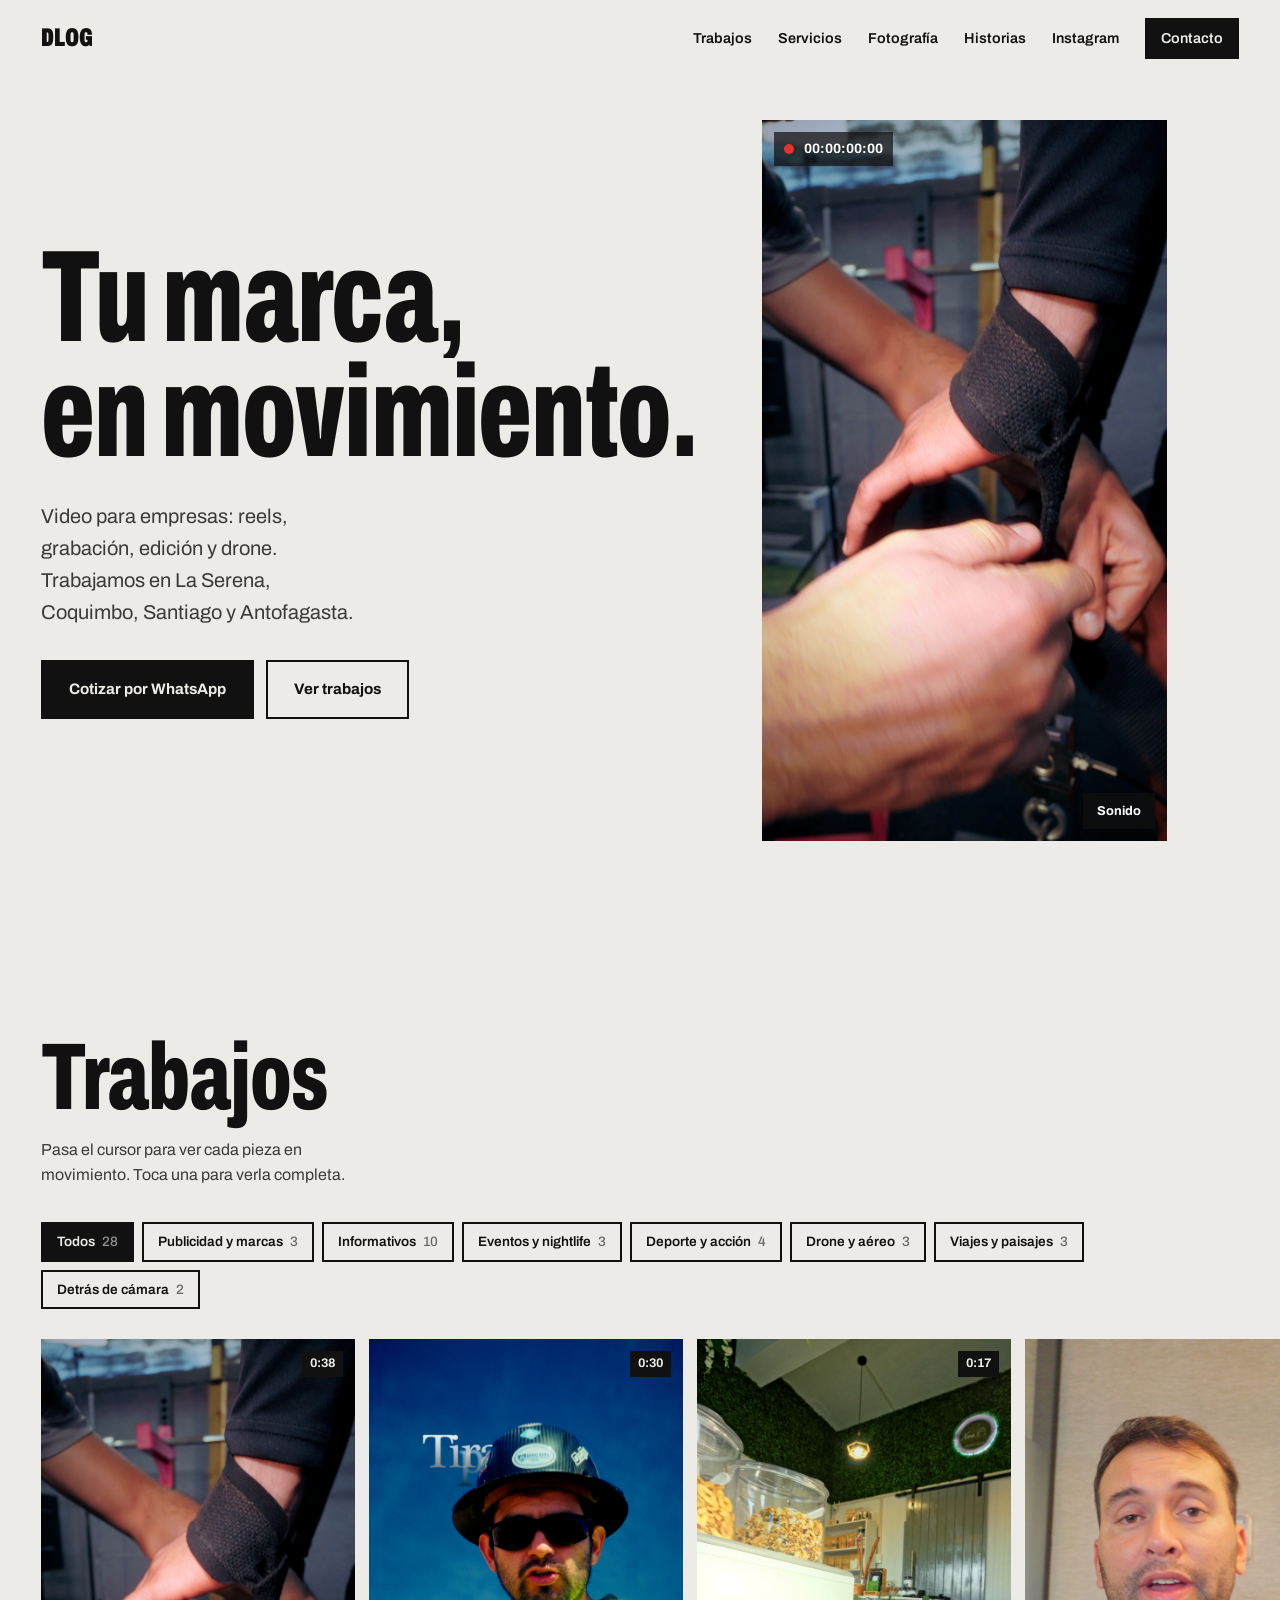
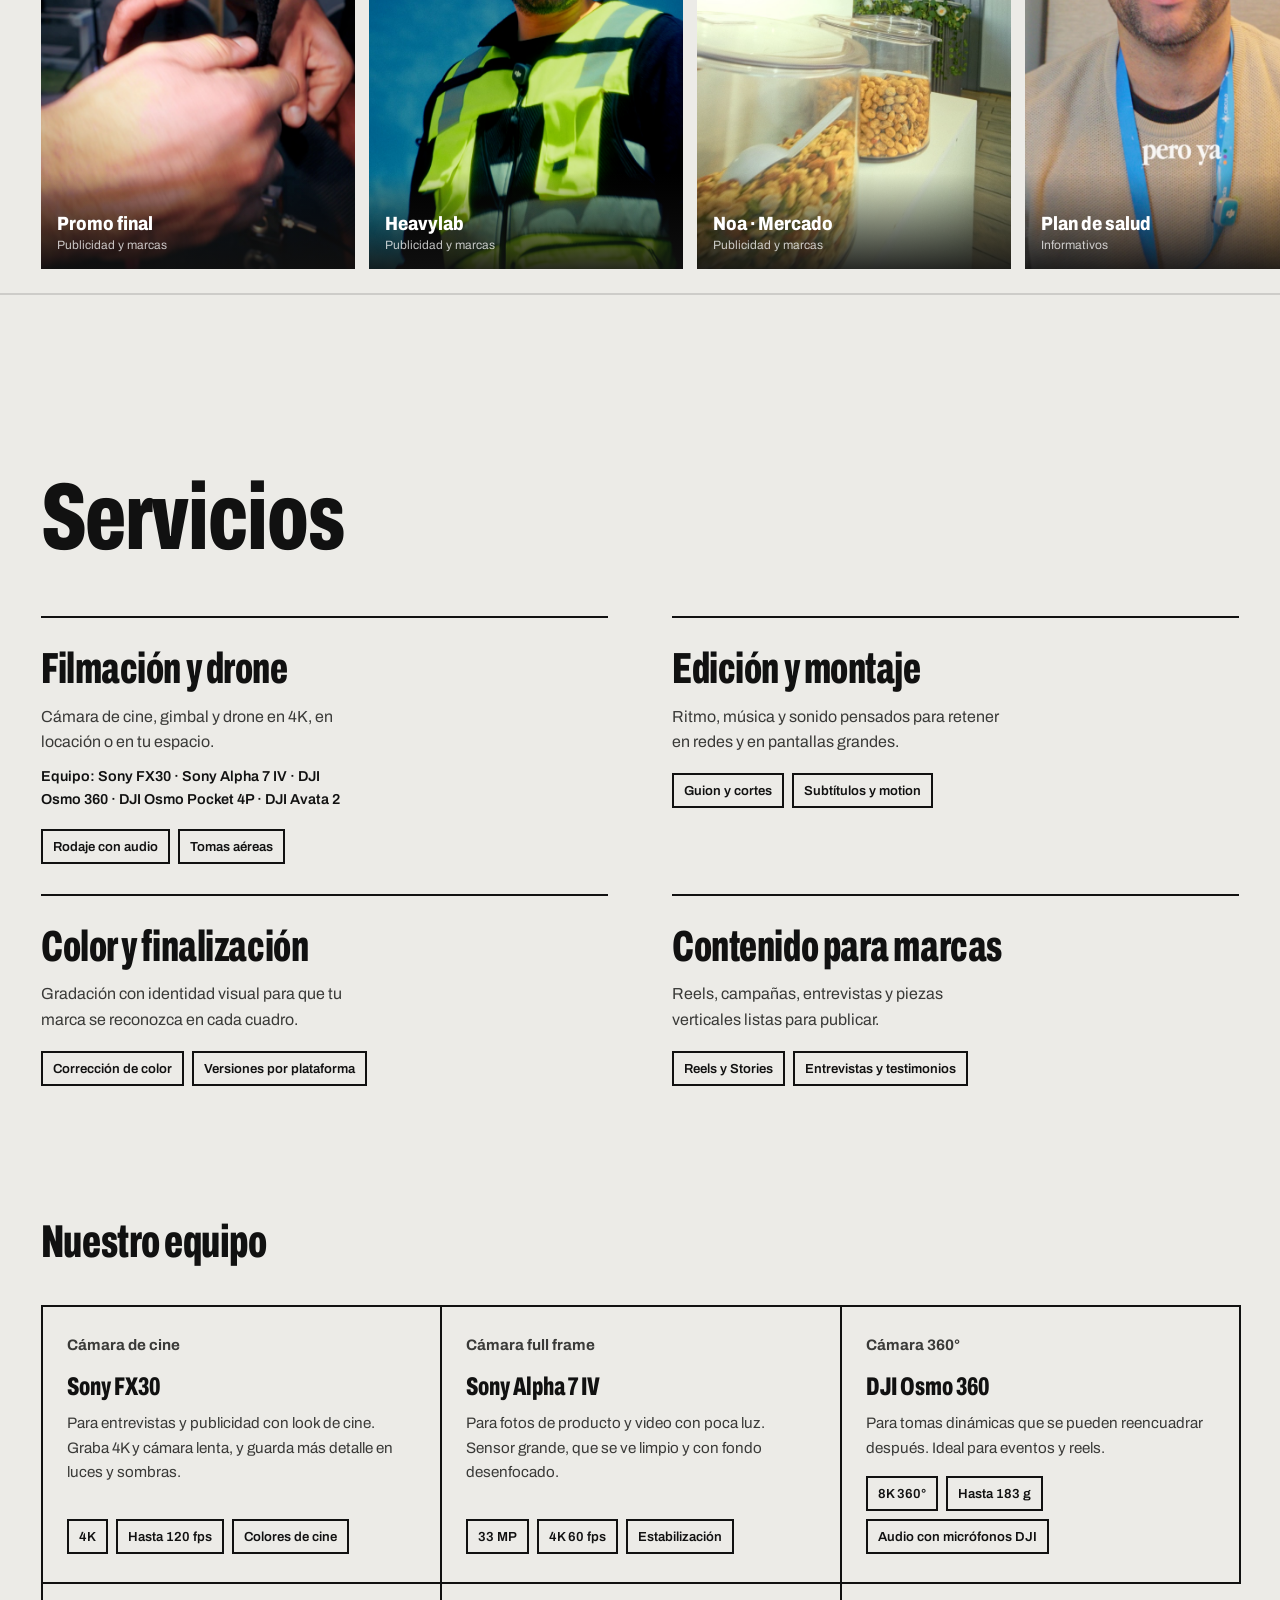
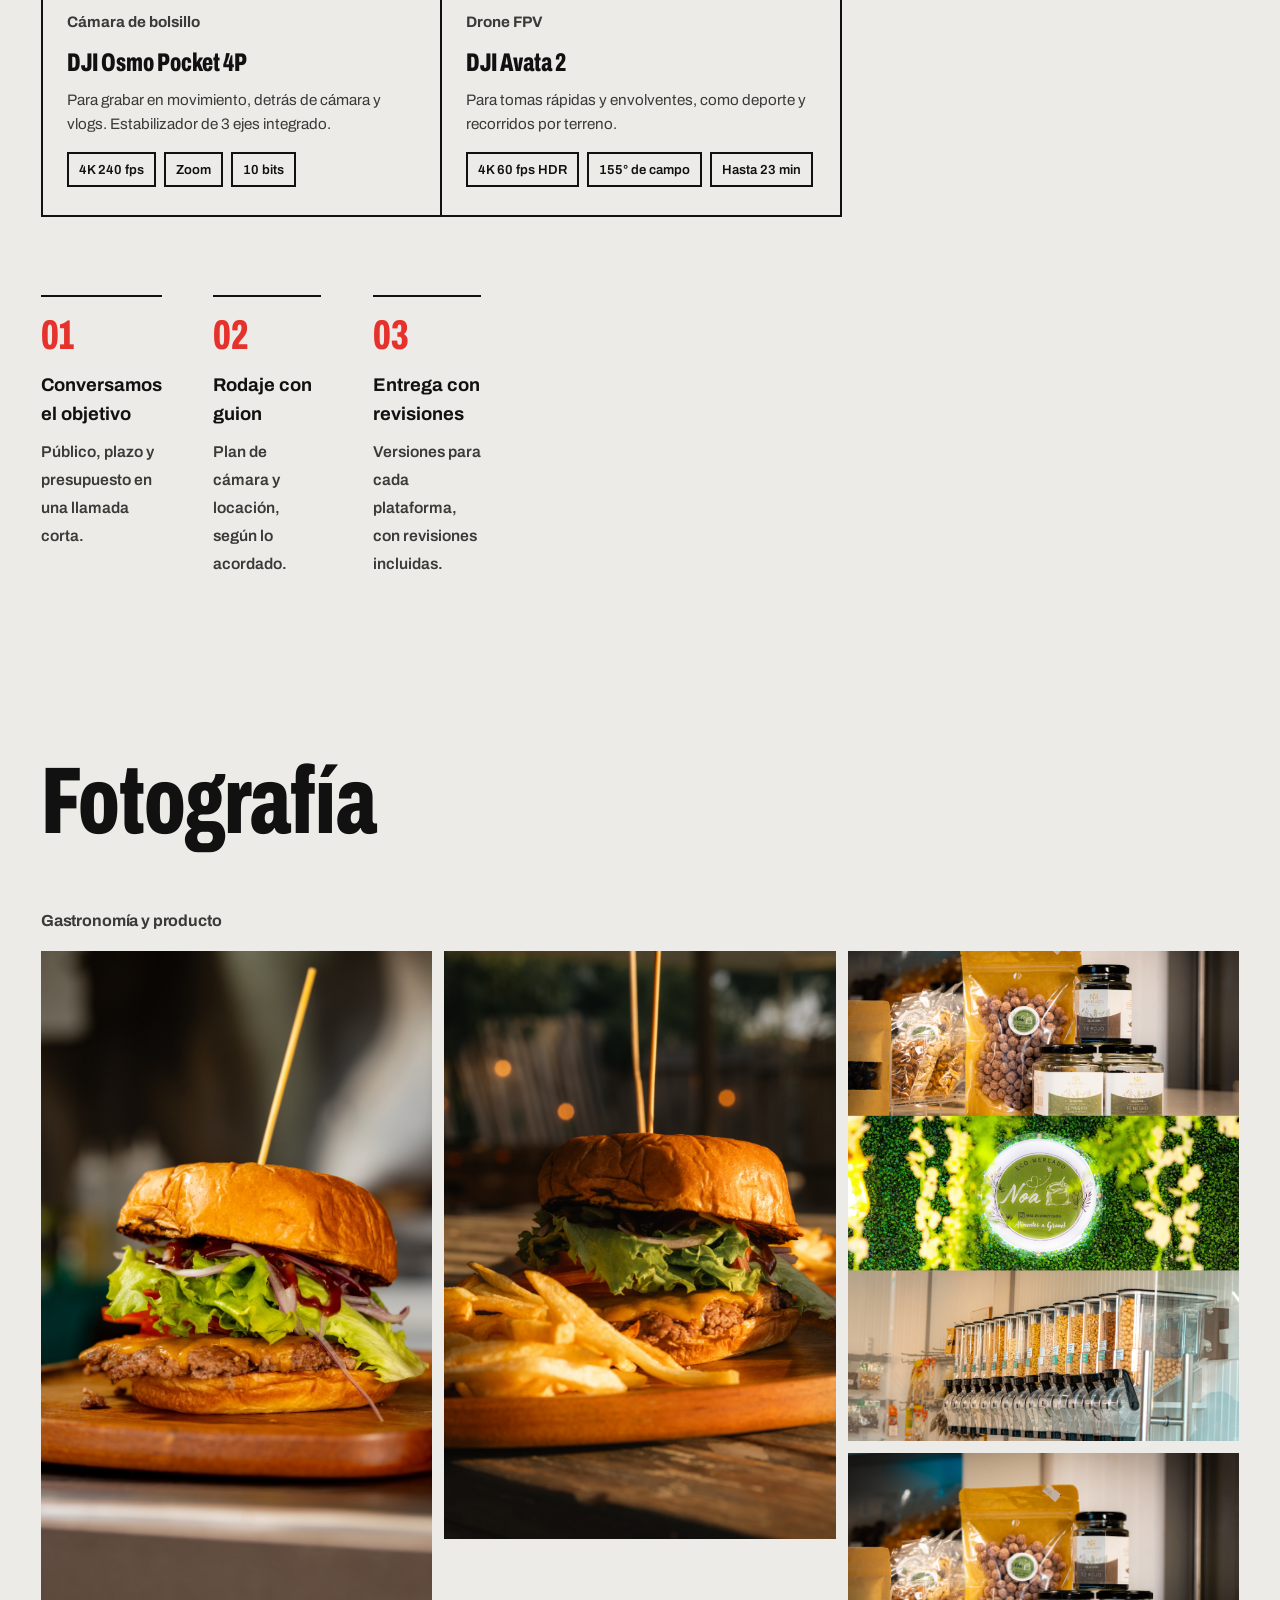
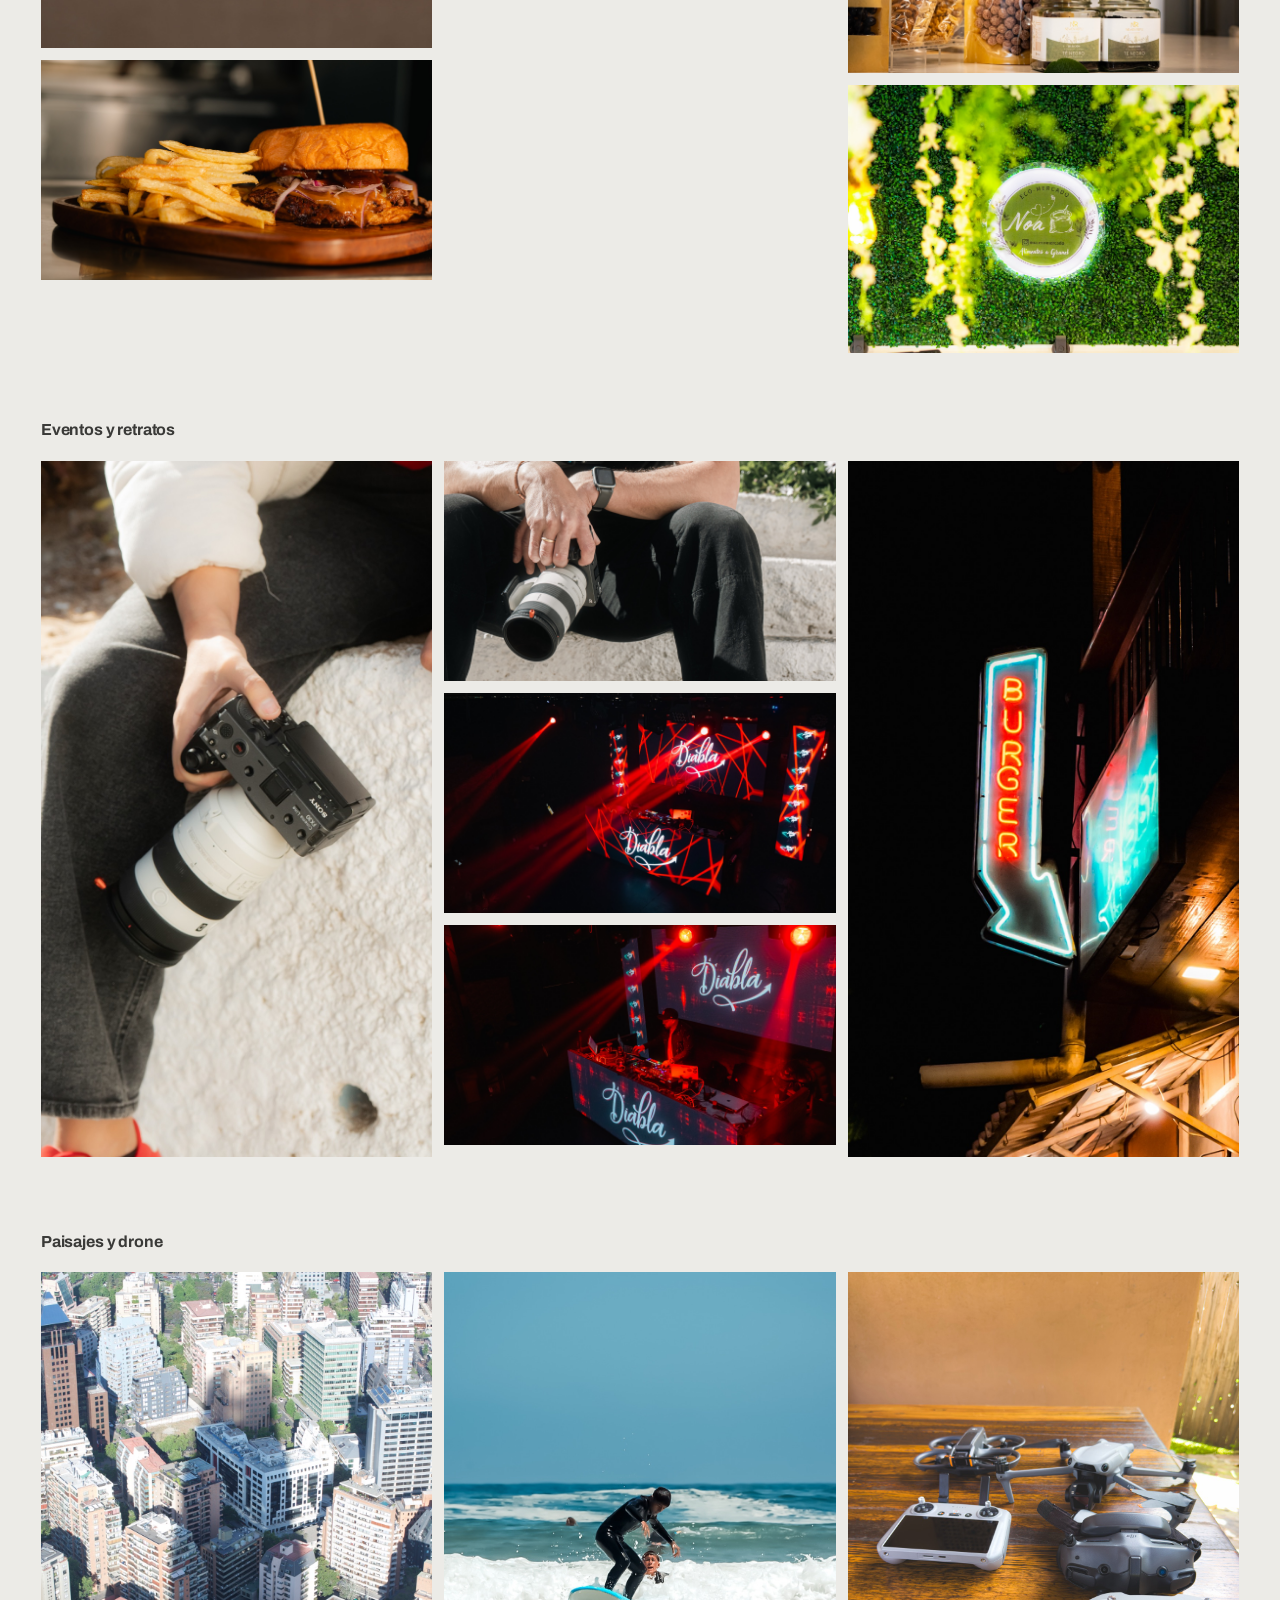
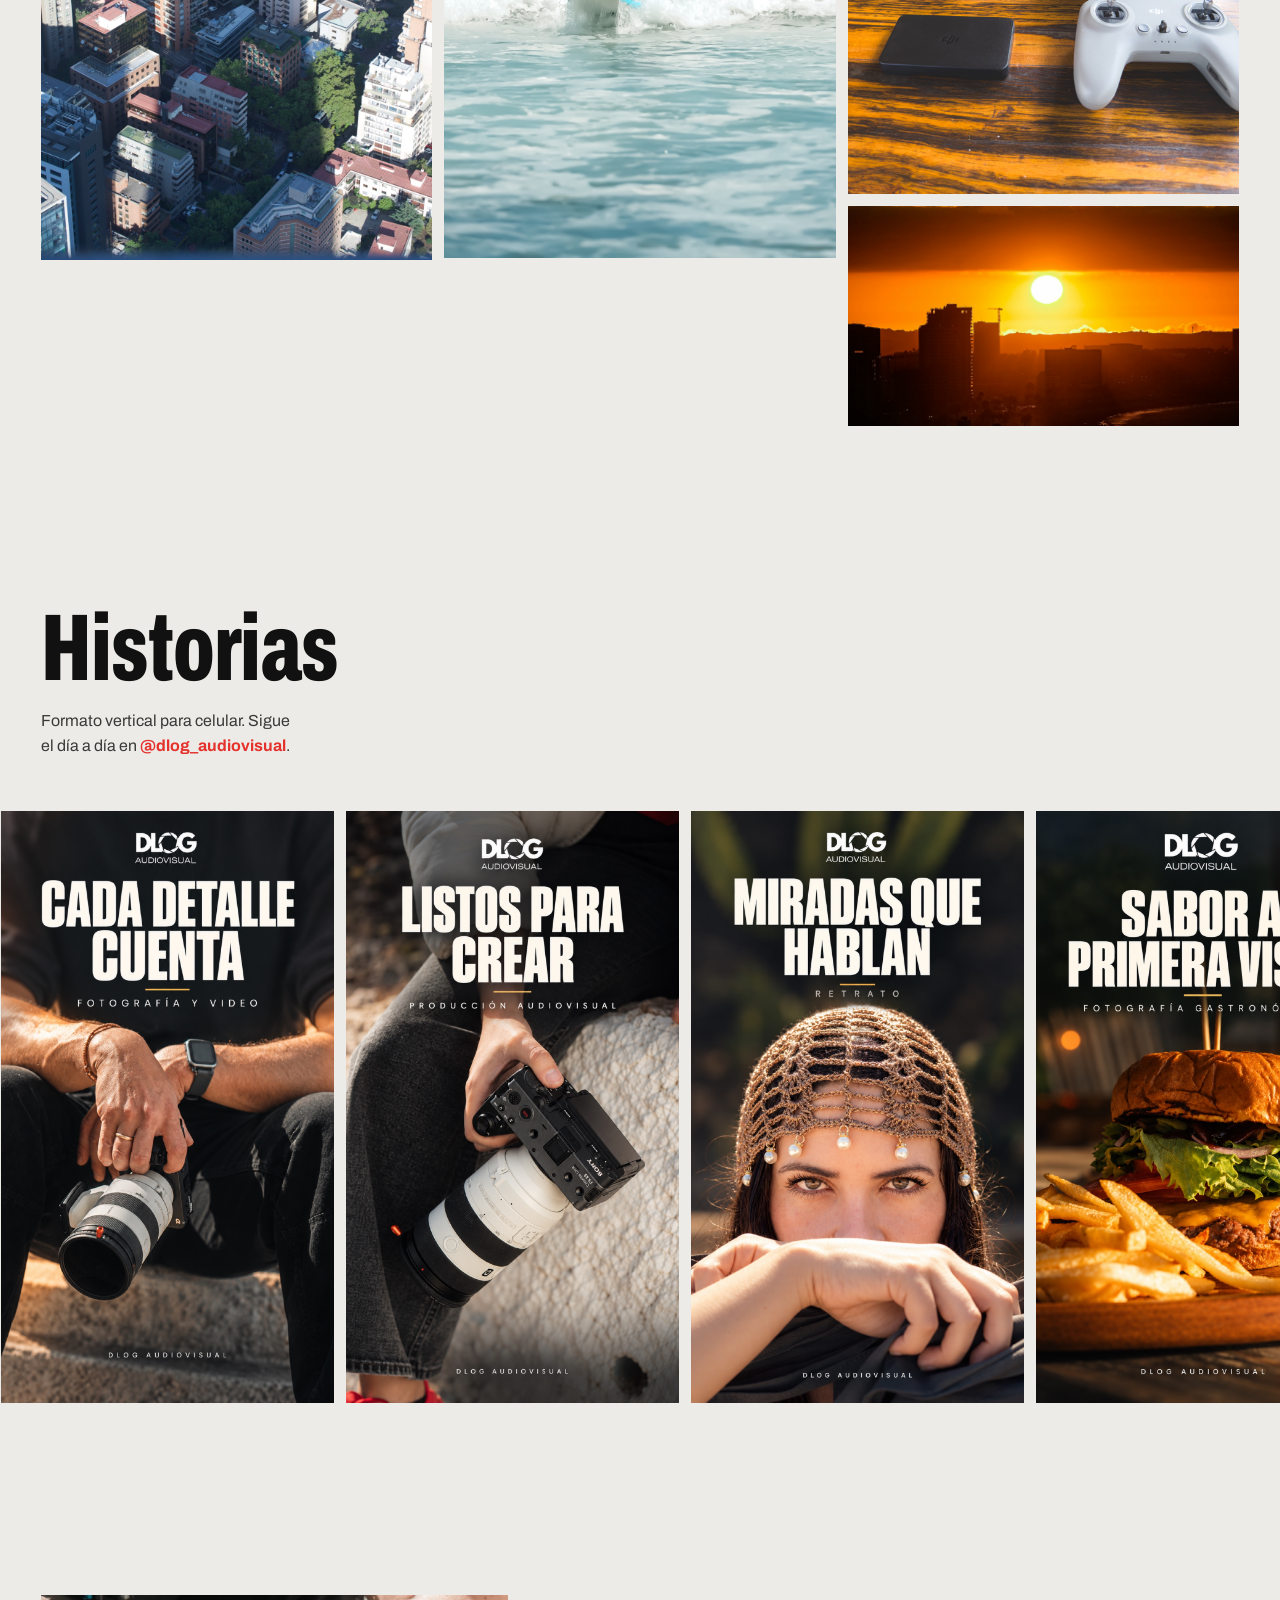
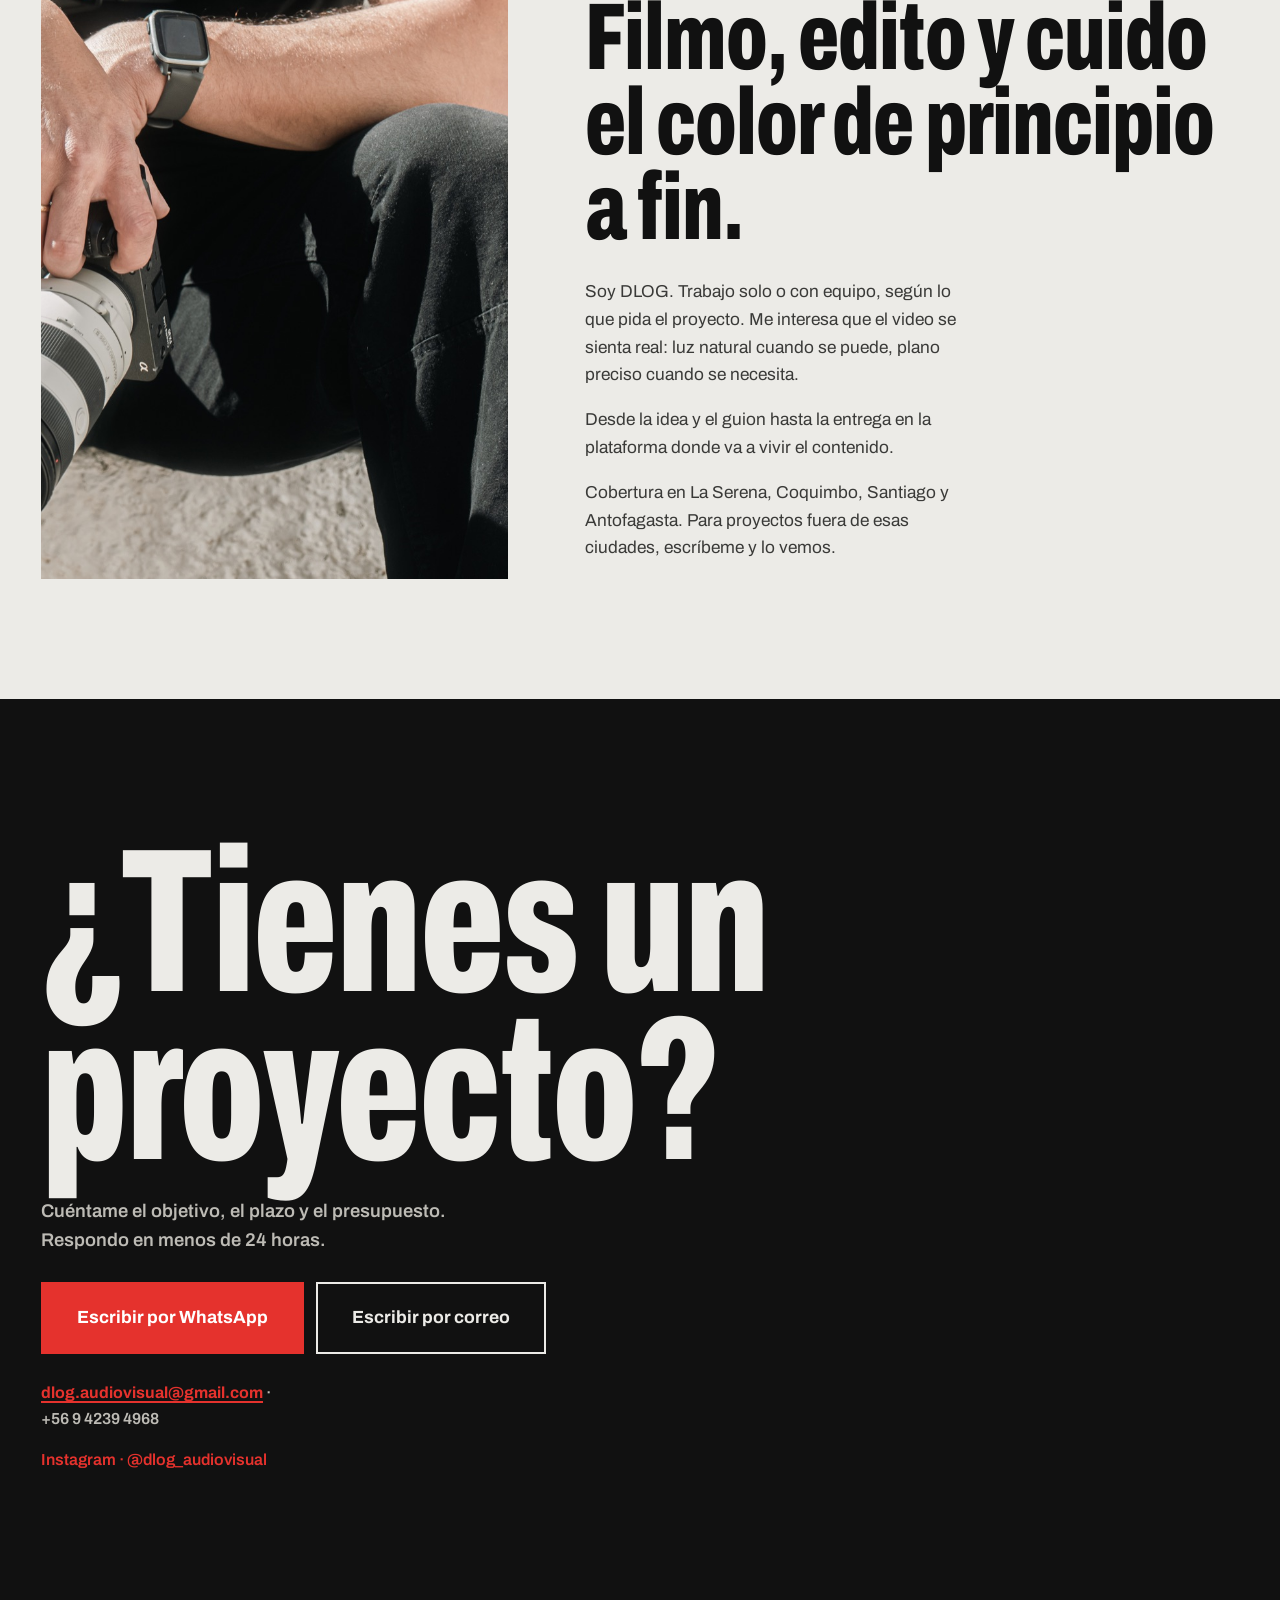
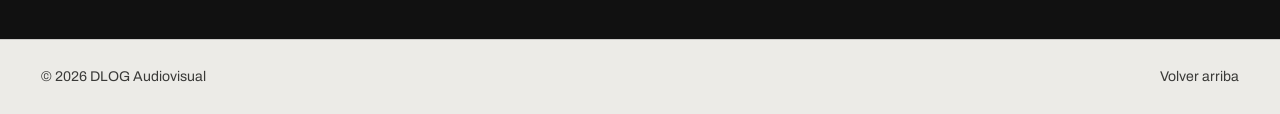
==== index.html @ 57a73cf0 "Portafolio DLOG Audiovisual: sitio estático con videos en 960x540 Co-Authored-By: Claude Haiku 5.5 <" ====
<!doctype html>
<html lang="es">
<head>
<meta charset="utf-8">
<meta name="viewport" content="width=device-width, initial-scale=1">
<title>DLOG Audiovisual · Portafolio</title>
<meta name="description" content="DLOG Audiovisual: producción de video, drone, fotografía y color para marcas, entrevistas y eventos.">
<meta name="color-scheme" content="light">
<link rel="preconnect" href="https://fonts.googleapis.com">
<link rel="preconnect" href="https://fonts.gstatic.com" crossorigin>
<link href="https://fonts.googleapis.com/css2?family=Archivo:wdth,wght@62..125,400..900&display=swap" rel="stylesheet">
<link rel="stylesheet" href="styles.css?v=7">
</head>
<body>

<header class="top" id="top">
  <a class="brand" href="#inicio" aria-label="DLOG Audiovisual, inicio">DLOG</a>
  <nav aria-label="Principal">
    <a href="#trabajos">Trabajos</a>
    <a href="#servicios">Servicios</a>
    <a href="#fotos">Fotografía</a>
    <a href="#historias">Historias</a>
    <a href="https://www.instagram.com/dlog_audiovisual/" target="_blank" rel="noopener">Instagram</a>
    <a href="#contacto" class="pill">Contacto</a>
  </nav>
</header>

<main id="inicio">
  <section class="hero">
    <div class="hero-text">
      <h1>
        <span class="line"><span>Tu marca,</span></span>
        <span class="line"><span>en movimiento.</span></span>
      </h1>
      <p class="lede">Video para empresas: reels, grabación, edición y drone. Trabajamos en La Serena, Coquimbo, Santiago y Antofagasta.</p>
      <div class="cta">
        <a class="btn" href="https://wa.me/56942394968" target="_blank" rel="noopener">Cotizar por WhatsApp</a>
        <a class="btn line" href="#trabajos">Ver trabajos</a>
      </div>
    </div>
    <figure class="screen">
      <video class="hero-video" autoplay muted loop playsinline poster="media/thumbs/promo-final.jpg" src="media/videos/promo-final.mp4" aria-label="Promo final de DLOG"></video>
      <figcaption class="hud">
        <span class="rec" aria-hidden="true"></span>
        <span class="tc" id="tc" aria-live="off">00:00:00:00</span>
      </figcaption>
      <button class="sound" aria-pressed="false">Sonido</button>
    </figure>
  </section>

  <section id="trabajos" class="reel">
    <header class="sec-head">
      <h2>Trabajos</h2>
      <p>Pasa el cursor para ver cada pieza en movimiento. Toca una para verla completa.</p>
    </header>
    <div class="filters" role="group" aria-label="Filtrar por categoría"><button class="chip" aria-pressed="true" data-filter="Todos">Todos <b>28</b></button><button class="chip" aria-pressed="false" data-filter="Publicidad y marcas">Publicidad y marcas <b>3</b></button><button class="chip" aria-pressed="false" data-filter="Informativos">Informativos <b>10</b></button><button class="chip" aria-pressed="false" data-filter="Eventos y nightlife">Eventos y nightlife <b>3</b></button><button class="chip" aria-pressed="false" data-filter="Deporte y acción">Deporte y acción <b>4</b></button><button class="chip" aria-pressed="false" data-filter="Drone y aéreo">Drone y aéreo <b>3</b></button><button class="chip" aria-pressed="false" data-filter="Viajes y paisajes">Viajes y paisajes <b>3</b></button><button class="chip" aria-pressed="false" data-filter="Detrás de cámara">Detrás de cámara <b>2</b></button></div>
    <div class="track" id="track" tabindex="0" aria-label="Lista de trabajos, desplazable">
      <button class="clip vertical" data-cat="Publicidad y marcas" data-id="promo-final" data-dur="0:38" data-orient="Vertical" aria-label="Ver Promo final">
        <img class="poster" src="media/thumbs/promo-final.jpg" alt="" loading="lazy" decoding="async">
        <video class="preview" muted loop playsinline preload="none" src="media/preview/promo-final.mp4"></video>
        <span class="dur">0:38</span>
        <span class="meta"><b>Promo final</b><small>Publicidad y marcas</small></span>
      </button>
      <button class="clip vertical" data-cat="Publicidad y marcas" data-id="heavylab" data-dur="0:30" data-orient="Vertical" aria-label="Ver Heavylab">
        <img class="poster" src="media/thumbs/heavylab.jpg" alt="" loading="lazy" decoding="async">
        <video class="preview" muted loop playsinline preload="none" src="media/preview/heavylab.mp4"></video>
        <span class="dur">0:30</span>
        <span class="meta"><b>Heavylab</b><small>Publicidad y marcas</small></span>
      </button>
      <button class="clip vertical" data-cat="Publicidad y marcas" data-id="noa-mercado" data-dur="0:17" data-orient="Vertical" aria-label="Ver Noa · Mercado">
        <img class="poster" src="media/thumbs/noa-mercado.jpg" alt="" loading="lazy" decoding="async">
        <video class="preview" muted loop playsinline preload="none" src="media/preview/noa-mercado.mp4"></video>
        <span class="dur">0:17</span>
        <span class="meta"><b>Noa · Mercado</b><small>Publicidad y marcas</small></span>
      </button>
      <button class="clip vertical" data-cat="Informativos" data-id="salud-max" data-dur="0:39" data-orient="Vertical" aria-label="Ver Plan de salud">
        <img class="poster" src="media/thumbs/salud-max.jpg" alt="" loading="lazy" decoding="async">
        <video class="preview" muted loop playsinline preload="none" src="media/preview/salud-max.mp4"></video>
        <span class="dur">0:39</span>
        <span class="meta"><b>Plan de salud</b><small>Informativos</small></span>
      </button>
      <button class="clip vertical" data-cat="Informativos" data-id="maternidad" data-dur="0:39" data-orient="Vertical" aria-label="Ver Maternidad">
        <img class="poster" src="media/thumbs/maternidad.jpg" alt="" loading="lazy" decoding="async">
        <video class="preview" muted loop playsinline preload="none" src="media/preview/maternidad.mp4"></video>
        <span class="dur">0:39</span>
        <span class="meta"><b>Maternidad</b><small>Informativos</small></span>
      </button>
      <button class="clip vertical" data-cat="Informativos" data-id="pyme" data-dur="0:40" data-orient="Vertical" aria-label="Ver Ayuda a tu pyme">
        <img class="poster" src="media/thumbs/pyme.jpg" alt="" loading="lazy" decoding="async">
        <video class="preview" muted loop playsinline preload="none" src="media/preview/pyme.mp4"></video>
        <span class="dur">0:40</span>
        <span class="meta"><b>Ayuda a tu pyme</b><small>Informativos</small></span>
      </button>
      <button class="clip vertical" data-cat="Informativos" data-id="newman-reel" data-dur="0:26" data-orient="Vertical" aria-label="Ver Newman · Reel">
        <img class="poster" src="media/thumbs/newman-reel.jpg" alt="" loading="lazy" decoding="async">
        <video class="preview" muted loop playsinline preload="none" src="media/preview/newman-reel.mp4"></video>
        <span class="dur">0:26</span>
        <span class="meta"><b>Newman · Reel</b><small>Informativos</small></span>
      </button>
      <button class="clip vertical" data-cat="Informativos" data-id="informativo" data-dur="0:49" data-orient="Vertical" aria-label="Ver Informativo y divertido">
        <img class="poster" src="media/thumbs/informativo.jpg" alt="" loading="lazy" decoding="async">
        <video class="preview" muted loop playsinline preload="none" src="media/preview/informativo.mp4"></video>
        <span class="dur">0:49</span>
        <span class="meta"><b>Informativo y divertido</b><small>Informativos</small></span>
      </button>
      <button class="clip vertical" data-cat="Informativos" data-id="entrevista" data-dur="0:56" data-orient="Vertical" aria-label="Ver Entrevista">
        <img class="poster" src="media/thumbs/entrevista.jpg" alt="" loading="lazy" decoding="async">
        <video class="preview" muted loop playsinline preload="none" src="media/preview/entrevista.mp4"></video>
        <span class="dur">0:56</span>
        <span class="meta"><b>Entrevista</b><small>Informativos</small></span>
      </button>
      <button class="clip vertical" data-cat="Informativos" data-id="venta-camioneta" data-dur="0:46" data-orient="Vertical" aria-label="Ver Venta de camioneta">
        <img class="poster" src="media/thumbs/venta-camioneta.jpg" alt="" loading="lazy" decoding="async">
        <video class="preview" muted loop playsinline preload="none" src="media/preview/venta-camioneta.mp4"></video>
        <span class="dur">0:46</span>
        <span class="meta"><b>Venta de camioneta</b><small>Informativos</small></span>
      </button>
      <button class="clip vertical" data-cat="Informativos" data-id="resalta-app" data-dur="0:49" data-orient="Vertical" aria-label="Ver Resalta · App">
        <img class="poster" src="media/thumbs/resalta-app.jpg" alt="" loading="lazy" decoding="async">
        <video class="preview" muted loop playsinline preload="none" src="media/preview/resalta-app.mp4"></video>
        <span class="dur">0:49</span>
        <span class="meta"><b>Resalta · App</b><small>Informativos</small></span>
      </button>
      <button class="clip horizontal" data-cat="Informativos" data-id="resalta-web" data-dur="0:53" data-orient="Horizontal" aria-label="Ver Resalta · Página web">
        <img class="poster" src="media/thumbs/resalta-web.jpg" alt="" loading="lazy" decoding="async">
        <video class="preview" muted loop playsinline preload="none" src="media/preview/resalta-web.mp4"></video>
        <span class="dur">0:53</span>
        <span class="meta"><b>Resalta · Página web</b><small>Informativos</small></span>
      </button>
      <button class="clip vertical" data-cat="Informativos" data-id="drone-hz" data-dur="0:48" data-orient="Vertical" aria-label="Ver Corredora de propiedades">
        <img class="poster" src="media/thumbs/drone-hz.jpg" alt="" loading="lazy" decoding="async">
        <video class="preview" muted loop playsinline preload="none" src="media/preview/drone-hz.mp4"></video>
        <span class="dur">0:48</span>
        <span class="meta"><b>Corredora de propiedades</b><small>Informativos</small></span>
      </button>
      <button class="clip vertical" data-cat="Eventos y nightlife" data-id="diabla-recap" data-dur="0:40" data-orient="Vertical" aria-label="Ver Diabla · Recap">
        <img class="poster" src="media/thumbs/diabla-recap.jpg" alt="" loading="lazy" decoding="async">
        <video class="preview" muted loop playsinline preload="none" src="media/preview/diabla-recap.mp4"></video>
        <span class="dur">0:40</span>
        <span class="meta"><b>Diabla · Recap</b><small>Eventos y nightlife</small></span>
      </button>
      <button class="clip vertical" data-cat="Eventos y nightlife" data-id="diabla-4k" data-dur="0:29" data-orient="Vertical" aria-label="Ver Diabla 4K">
        <img class="poster" src="media/thumbs/diabla-4k.jpg" alt="" loading="lazy" decoding="async">
        <video class="preview" muted loop playsinline preload="none" src="media/preview/diabla-4k.mp4"></video>
        <span class="dur">0:29</span>
        <span class="meta"><b>Diabla 4K</b><small>Eventos y nightlife</small></span>
      </button>
      <button class="clip vertical" data-cat="Eventos y nightlife" data-id="diabla-ovo" data-dur="0:31" data-orient="Vertical" aria-label="Ver Diabla · Fiesta en OVO">
        <img class="poster" src="media/thumbs/diabla-ovo.jpg" alt="" loading="lazy" decoding="async">
        <video class="preview" muted loop playsinline preload="none" src="media/preview/diabla-ovo.mp4"></video>
        <span class="dur">0:31</span>
        <span class="meta"><b>Diabla · Fiesta en OVO</b><small>Eventos y nightlife</small></span>
      </button>
      <button class="clip vertical" data-cat="Deporte y acción" data-id="activa-kids" data-dur="0:47" data-orient="Vertical" aria-label="Ver Activa Kids">
        <img class="poster" src="media/thumbs/activa-kids.jpg" alt="" loading="lazy" decoding="async">
        <video class="preview" muted loop playsinline preload="none" src="media/preview/activa-kids.mp4"></video>
        <span class="dur">0:47</span>
        <span class="meta"><b>Activa Kids</b><small>Deporte y acción</small></span>
      </button>
      <button class="clip vertical" data-cat="Deporte y acción" data-id="atletismo" data-dur="0:36" data-orient="Vertical" aria-label="Ver Atletismo">
        <img class="poster" src="media/thumbs/atletismo.jpg" alt="" loading="lazy" decoding="async">
        <video class="preview" muted loop playsinline preload="none" src="media/preview/atletismo.mp4"></video>
        <span class="dur">0:36</span>
        <span class="meta"><b>Atletismo</b><small>Deporte y acción</small></span>
      </button>
      <button class="clip vertical" data-cat="Deporte y acción" data-id="triatleta" data-dur="0:40" data-orient="Vertical" aria-label="Ver Triatleta 4K">
        <img class="poster" src="media/thumbs/triatleta.jpg" alt="" loading="lazy" decoding="async">
        <video class="preview" muted loop playsinline preload="none" src="media/preview/triatleta.mp4"></video>
        <span class="dur">0:40</span>
        <span class="meta"><b>Triatleta 4K</b><small>Deporte y acción</small></span>
      </button>
      <button class="clip vertical" data-cat="Deporte y acción" data-id="surf" data-dur="0:23" data-orient="Vertical" aria-label="Ver Escuela de surf">
        <img class="poster" src="media/thumbs/surf.jpg" alt="" loading="lazy" decoding="async">
        <video class="preview" muted loop playsinline preload="none" src="media/preview/surf.mp4"></video>
        <span class="dur">0:23</span>
        <span class="meta"><b>Escuela de surf</b><small>Deporte y acción</small></span>
      </button>
      <button class="clip vertical" data-cat="Drone y aéreo" data-id="drone-dji" data-dur="0:19" data-orient="Vertical" aria-label="Ver Drone DJI">
        <img class="poster" src="media/thumbs/drone-dji.jpg" alt="" loading="lazy" decoding="async">
        <video class="preview" muted loop playsinline preload="none" src="media/preview/drone-dji.mp4"></video>
        <span class="dur">0:19</span>
        <span class="meta"><b>Drone DJI</b><small>Drone y aéreo</small></span>
      </button>
      <button class="clip vertical" data-cat="Drone y aéreo" data-id="mavic" data-dur="0:18" data-orient="Vertical" aria-label="Ver Mavic">
        <img class="poster" src="media/thumbs/mavic.jpg" alt="" loading="lazy" decoding="async">
        <video class="preview" muted loop playsinline preload="none" src="media/preview/mavic.mp4"></video>
        <span class="dur">0:18</span>
        <span class="meta"><b>Mavic</b><small>Drone y aéreo</small></span>
      </button>
      <button class="clip vertical" data-cat="Drone y aéreo" data-id="vuelo-fpv" data-dur="0:11" data-orient="Vertical" aria-label="Ver Vuelo FPV">
        <img class="poster" src="media/thumbs/vuelo-fpv.jpg" alt="" loading="lazy" decoding="async">
        <video class="preview" muted loop playsinline preload="none" src="media/preview/vuelo-fpv.mp4"></video>
        <span class="dur">0:11</span>
        <span class="meta"><b>Vuelo FPV</b><small>Drone y aéreo</small></span>
      </button>
      <button class="clip horizontal" data-cat="Viajes y paisajes" data-id="sunset" data-dur="0:26" data-orient="Horizontal" aria-label="Ver Atardecer">
        <img class="poster" src="media/thumbs/sunset.jpg" alt="" loading="lazy" decoding="async">
        <video class="preview" muted loop playsinline preload="none" src="media/preview/sunset.mp4"></video>
        <span class="dur">0:26</span>
        <span class="meta"><b>Atardecer</b><small>Viajes y paisajes</small></span>
      </button>
      <button class="clip horizontal" data-cat="Viajes y paisajes" data-id="mar-serena" data-dur="0:15" data-orient="Horizontal" aria-label="Ver Mar sereno">
        <img class="poster" src="media/thumbs/mar-serena.jpg" alt="" loading="lazy" decoding="async">
        <video class="preview" muted loop playsinline preload="none" src="media/preview/mar-serena.mp4"></video>
        <span class="dur">0:15</span>
        <span class="meta"><b>Mar sereno</b><small>Viajes y paisajes</small></span>
      </button>
      <button class="clip vertical" data-cat="Viajes y paisajes" data-id="cruz-milenio" data-dur="0:30" data-orient="Vertical" aria-label="Ver Cruz del tercer milenio">
        <img class="poster" src="media/thumbs/cruz-milenio.jpg" alt="" loading="lazy" decoding="async">
        <video class="preview" muted loop playsinline preload="none" src="media/preview/cruz-milenio.mp4"></video>
        <span class="dur">0:30</span>
        <span class="meta"><b>Cruz del tercer milenio</b><small>Viajes y paisajes</small></span>
      </button>
      <button class="clip vertical" data-cat="Detrás de cámara" data-id="detras-camara" data-dur="0:56" data-orient="Vertical" aria-label="Ver Detrás de cámara">
        <img class="poster" src="media/thumbs/detras-camara.jpg" alt="" loading="lazy" decoding="async">
        <video class="preview" muted loop playsinline preload="none" src="media/preview/detras-camara.mp4"></video>
        <span class="dur">0:56</span>
        <span class="meta"><b>Detrás de cámara</b><small>Detrás de cámara</small></span>
      </button>
      <button class="clip vertical" data-cat="Detrás de cámara" data-id="color-grading" data-dur="0:07" data-orient="Vertical" aria-label="Ver Color grading">
        <img class="poster" src="media/thumbs/color-grading.jpg" alt="" loading="lazy" decoding="async">
        <video class="preview" muted loop playsinline preload="none" src="media/preview/color-grading.mp4"></video>
        <span class="dur">0:07</span>
        <span class="meta"><b>Color grading</b><small>Detrás de cámara</small></span>
      </button></div>
    <div class="progress" aria-hidden="true"><span id="bar"></span></div>
  </section>

  <section id="servicios" class="services">
    <h2>Servicios</h2>
    <ul class="svc">
      <li><h3>Filmación y drone</h3><p>Cámara de cine, gimbal y drone en 4K, en locación o en tu espacio.</p><p class="equip">Equipo: Sony FX30 · Sony Alpha 7 IV · DJI Osmo 360 · DJI Osmo Pocket 4P · DJI Avata 2</p><ul class="incl"><li>Rodaje con audio</li><li>Tomas aéreas</li></ul></li>
      <li><h3>Edición y montaje</h3><p>Ritmo, música y sonido pensados para retener en redes y en pantallas grandes.</p><ul class="incl"><li>Guion y cortes</li><li>Subtítulos y motion</li></ul></li>
      <li><h3>Color y finalización</h3><p>Gradación con identidad visual para que tu marca se reconozca en cada cuadro.</p><ul class="incl"><li>Corrección de color</li><li>Versiones por plataforma</li></ul></li>
      <li><h3>Contenido para marcas</h3><p>Reels, campañas, entrevistas y piezas verticales listas para publicar.</p><ul class="incl"><li>Reels y Stories</li><li>Entrevistas y testimonios</li></ul></li>
    </ul>
    <div class="gear">
      <h3>Nuestro equipo</h3>
      <div class="gear-grid">
        <article>
          <p class="gear-type">Cámara de cine</p>
          <h4>Sony FX30</h4>
          <p>Para entrevistas y publicidad con look de cine. Graba 4K y cámara lenta, y guarda más detalle en luces y sombras.</p>
          <ul class="incl"><li>4K</li><li>Hasta 120 fps</li><li>Colores de cine</li></ul>
        </article>
        <article>
          <p class="gear-type">Cámara full frame</p>
          <h4>Sony Alpha 7 IV</h4>
          <p>Para fotos de producto y video con poca luz. Sensor grande, que se ve limpio y con fondo desenfocado.</p>
          <ul class="incl"><li>33 MP</li><li>4K 60 fps</li><li>Estabilización</li></ul>
        </article>
        <article>
          <p class="gear-type">Cámara 360°</p>
          <h4>DJI Osmo 360</h4>
          <p>Para tomas dinámicas que se pueden reencuadrar después. Ideal para eventos y reels.</p>
          <ul class="incl"><li>8K 360°</li><li>Hasta 183 g</li><li>Audio con micrófonos DJI</li></ul>
        </article>
        <article>
          <p class="gear-type">Cámara de bolsillo</p>
          <h4>DJI Osmo Pocket 4P</h4>
          <p>Para grabar en movimiento, detrás de cámara y vlogs. Estabilizador de 3 ejes integrado.</p>
          <ul class="incl"><li>4K 240 fps</li><li>Zoom</li><li>10 bits</li></ul>
        </article>
        <article>
          <p class="gear-type">Drone FPV</p>
          <h4>DJI Avata 2</h4>
          <p>Para tomas rápidas y envolventes, como deporte y recorridos por terreno.</p>
          <ul class="incl"><li>4K 60 fps HDR</li><li>155° de campo</li><li>Hasta 23 min</li></ul>
        </article>
      </div>
    </div>
    <ol class="steps">
      <li><b>Conversamos el objetivo</b><span>Público, plazo y presupuesto en una llamada corta.</span></li>
      <li><b>Rodaje con guion</b><span>Plan de cámara y locación, según lo acordado.</span></li>
      <li><b>Entrega con revisiones</b><span>Versiones para cada plataforma, con revisiones incluidas.</span></li>
    </ol>
  </section>

  <section id="fotos" class="photos">
    <h2>Fotografía</h2>
      <div class="pgroup"><h3>Gastronomía y producto</h3><div class="masonry"><button class="ph" aria-label="Ver foto"><img src="media/photos/04.jpg" alt="" loading="lazy" decoding="async"></button><button class="ph" aria-label="Ver foto"><img src="media/photos/05.jpg" alt="" loading="lazy" decoding="async"></button><button class="ph" aria-label="Ver foto"><img src="media/photos/06.jpg" alt="" loading="lazy" decoding="async"></button><button class="ph" aria-label="Ver foto"><img src="media/photos/15.jpg" alt="" loading="lazy" decoding="async"></button><button class="ph" aria-label="Ver foto"><img src="media/photos/24.jpg" alt="" loading="lazy" decoding="async"></button><button class="ph" aria-label="Ver foto"><img src="media/photos/26.jpg" alt="" loading="lazy" decoding="async"></button></div></div>
      <div class="pgroup"><h3>Eventos y retratos</h3><div class="masonry"><button class="ph" aria-label="Ver foto"><img src="media/photos/29.jpg" alt="" loading="lazy" decoding="async"></button><button class="ph" aria-label="Ver foto"><img src="media/photos/30.jpg" alt="" loading="lazy" decoding="async"></button><button class="ph" aria-label="Ver foto"><img src="media/photos/33.jpg" alt="" loading="lazy" decoding="async"></button><button class="ph" aria-label="Ver foto"><img src="media/photos/34.jpg" alt="" loading="lazy" decoding="async"></button><button class="ph" aria-label="Ver foto"><img src="media/photos/20.jpg" alt="" loading="lazy" decoding="async"></button></div></div>
      <div class="pgroup"><h3>Paisajes y drone</h3><div class="masonry"><button class="ph" aria-label="Ver foto"><img src="media/photos/01.jpg" alt="" loading="lazy" decoding="async"></button><button class="ph" aria-label="Ver foto"><img src="media/photos/08.jpg" alt="" loading="lazy" decoding="async"></button><button class="ph" aria-label="Ver foto"><img src="media/photos/10.jpg" alt="" loading="lazy" decoding="async"></button><button class="ph" aria-label="Ver foto"><img src="media/photos/18.jpg" alt="" loading="lazy" decoding="async"></button></div></div>
  </section>

  <section id="historias" class="stories">
    <h2>Historias</h2>
    <p class="muted">Formato vertical para celular. Sigue el día a día en <a href="https://www.instagram.com/dlog_audiovisual/" target="_blank" rel="noopener">@dlog_audiovisual</a>.</p>
    <div class="story-row"><button class="story" aria-label="Ver historia"><img src="media/historias/01_detalle.jpg" alt="" loading="lazy" decoding="async"></button><button class="story" aria-label="Ver historia"><img src="media/historias/02_camara.jpg" alt="" loading="lazy" decoding="async"></button><button class="story" aria-label="Ver historia"><img src="media/historias/03_retrato.jpg" alt="" loading="lazy" decoding="async"></button><button class="story" aria-label="Ver historia"><img src="media/historias/04_gastronomia.jpg" alt="" loading="lazy" decoding="async"></button><button class="story" aria-label="Ver historia"><img src="media/historias/05_equipo.jpg" alt="" loading="lazy" decoding="async"></button><button class="story" aria-label="Ver historia"><img src="media/historias/06_rodaje.jpg" alt="" loading="lazy" decoding="async"></button><button class="story" aria-label="Ver historia"><img src="media/historias/07_deporte.jpg" alt="" loading="lazy" decoding="async"></button><button class="story" aria-label="Ver historia"><img src="media/historias/08_creador.jpg" alt="" loading="lazy" decoding="async"></button><button class="story" aria-label="Ver historia"><img src="media/historias/09_cafe.jpg" alt="" loading="lazy" decoding="async"></button><button class="story" aria-label="Ver historia"><img src="media/historias/10_drone.jpg" alt="" loading="lazy" decoding="async"></button><button class="story" aria-label="Ver historia"><img src="media/historias/11_costa.jpg" alt="" loading="lazy" decoding="async"></button><button class="story" aria-label="Ver historia"><img src="media/historias/12_accion.jpg" alt="" loading="lazy" decoding="async"></button><button class="story" aria-label="Ver historia"><img src="media/historias/13_espacios.jpg" alt="" loading="lazy" decoding="async"></button><button class="story" aria-label="Ver historia"><img src="media/historias/14_creacion.jpg" alt="" loading="lazy" decoding="async"></button></div>
  </section>

  <section id="sobre" class="about">
    <figure><img src="media/photos/30.jpg" alt="DLOG con cámara en mano" loading="lazy"></figure>
    <div>
      <h2>Filmo, edito y cuido el color de principio a fin.</h2>
      <p>Soy DLOG. Trabajo solo o con equipo, según lo que pida el proyecto. Me interesa que el video se sienta real: luz natural cuando se puede, plano preciso cuando se necesita.</p>
      <p>Desde la idea y el guion hasta la entrega en la plataforma donde va a vivir el contenido.</p>
      <p>Cobertura en La Serena, Coquimbo, Santiago y Antofagasta. Para proyectos fuera de esas ciudades, escríbeme y lo vemos.</p>
    </div>
  </section>

  <section id="contacto" class="contact">
    <h2>¿Tienes un proyecto?</h2>
    <p class="contact-lede">Cuéntame el objetivo, el plazo y el presupuesto. Respondo en menos de 24 horas.</p>
    <div class="contact-actions">
      <a class="btn big" href="https://wa.me/56942394968" target="_blank" rel="noopener">Escribir por WhatsApp</a>
      <a class="btn big line" href="mailto:dlog.audiovisual@gmail.com">Escribir por correo</a>
    </div>
    <p class="contact-info"><a href="mailto:dlog.audiovisual@gmail.com">dlog.audiovisual@gmail.com</a> · <span class="nowrap">+56 9 4239 4968</span></p>
    <p><a href="https://www.instagram.com/dlog_audiovisual/" target="_blank" rel="noopener">Instagram · @dlog_audiovisual</a></p>
  </section>
</main>

<footer class="footer">
  <span>© 2026 DLOG Audiovisual</span>
  <a href="#inicio">Volver arriba</a>
</footer>

<div class="modal" id="modal" hidden role="dialog" aria-modal="true" aria-label="Video">
  <button class="close" aria-label="Cerrar">Cerrar</button>
  <div class="modal-body">
    <video id="mv" controls playsinline preload="none"></video>
    <div class="modal-meta">
      <div><small id="mcat"></small><h3 id="mtitle"></h3></div>
      <a class="btn" href="#contacto">Quiero algo así</a>
    </div>
  </div>
</div>
<div class="modal photo" id="pmodal" hidden role="dialog" aria-modal="true" aria-label="Foto">
  <button class="close" aria-label="Cerrar">Cerrar</button>
  <img id="pimg" alt="">
</div>

<script src="portafolio.js?v=7"></script>
</body>
</html>
---- styles.css ----
:root {
  --paper: #ECEBE7;
  --paper-2: #E1E0DB;
  --ink: #111111;
  --ink-2: #3A3A38;
  --rec: #E5322D;
  --line: rgba(17, 17, 17, .14);
  --max: 1400px;
  --gutter: clamp(18px, 3.2vw, 44px);
  --ease: cubic-bezier(.2, .8, .2, 1);
  --card-h: clamp(340px, 62vh, 560px);
  color-scheme: light;
}
* { box-sizing: border-box; }
html { scroll-behavior: smooth; background: var(--paper); }
body {
  margin: 0; background: var(--paper); color: var(--ink);
  font: 400 1rem/1.6 "Archivo", -apple-system, BlinkMacSystemFont, "Helvetica Neue", Arial, sans-serif;
  -webkit-font-smoothing: antialiased; overflow-x: hidden;
}
img, video { display: block; max-width: 100%; }
a { color: inherit; text-decoration: none; }
button { font: inherit; color: inherit; cursor: pointer; }
:focus-visible { outline: 2px solid var(--rec); outline-offset: 3px; }

h1, h2, h3 { margin: 0; font-weight: 800; letter-spacing: -.01em; }
h1 { font-stretch: 62%; font-size: clamp(4.2rem, 13.5vw, 12.5rem); line-height: .84; }
h2 { font-stretch: 66%; font-size: clamp(2.8rem, 7.4vw, 6.4rem); line-height: .9; }
h3 { font-size: 1.15rem; }
p { margin: 0 0 1em; max-width: 38ch; }

/* botones: esquinas rectas, sin flechas */
.btn {
  display: inline-block; padding: 15px 26px; background: var(--ink); color: var(--paper);
  font-weight: 700; font-size: .95rem; border: 2px solid var(--ink);
  transition: background .25s, color .25s, border-color .25s;
}
.btn:hover { background: var(--rec); border-color: var(--rec); color: #fff; }
.btn.line { background: transparent; color: var(--ink); }
.btn.line:hover { background: var(--ink); color: var(--paper); border-color: var(--ink); }
.btn.big { font-size: 1.1rem; padding: 20px 34px; margin: 26px 0 18px; }

/* navegación */
.top {
  position: fixed; inset: 0 0 auto; z-index: 30; display: flex; justify-content: space-between; align-items: center;
  padding: 18px var(--gutter); transition: background .35s, box-shadow .35s;
}
.top.scrolled { background: rgba(236, 235, 231, .92); backdrop-filter: blur(10px); -webkit-backdrop-filter: blur(10px); box-shadow: 0 1px 0 var(--line); }
.brand { font-stretch: 62%; font-weight: 900; font-size: 1.6rem; letter-spacing: .02em; }
.top nav { display: flex; gap: 26px; align-items: center; font-size: .9rem; font-weight: 600; }
.top nav a:not(.pill) { position: relative; padding: 4px 0; }
.top nav a:not(.pill)::after {
  content: ""; position: absolute; left: 0; right: 0; bottom: 0; height: 2px; background: var(--rec);
  transform: scaleX(0); transform-origin: left; transition: transform .35s var(--ease);
}
.top nav a:not(.pill):hover::after { transform: scaleX(1); }
.pill { padding: 9px 16px; background: var(--ink); color: var(--paper) !important; }
.pill:hover { background: var(--rec); }

/* hero */
.hero {
  min-height: 100svh; max-width: var(--max); margin: 0 auto; padding: 120px var(--gutter) 64px;
  display: grid; grid-template-columns: 1.15fr .85fr; gap: clamp(28px, 5vw, 72px); align-items: center;
}
.line { display: block; overflow: hidden; padding-bottom: .04em; }
.line > span { display: inline-block; transform: translateY(110%); animation: rise 1s var(--ease) forwards; }
.line:nth-child(2) > span { animation-delay: .12s; }
.line:nth-child(3) > span { animation-delay: .24s; }
@keyframes rise { to { transform: translateY(0); } }
.lede { font-size: clamp(1.05rem, 1.6vw, 1.25rem); color: var(--ink-2); margin: 28px 0 32px; max-width: 30ch; }
.cta { display: flex; gap: 12px; flex-wrap: wrap; }
.screen {
  position: relative; margin: 0; justify-self: end; width: min(100%, 420px); aspect-ratio: 9 / 16;
  background: var(--ink); overflow: hidden; clip-path: inset(100% 0 0 0);
  animation: reveal 1.1s .2s var(--ease) forwards;
}
@keyframes reveal { to { clip-path: inset(0 0 0 0); } }
.hero-video { width: 100%; height: 100%; object-fit: cover; }
.hud {
  position: absolute; top: 12px; left: 12px; display: flex; align-items: center; gap: 10px;
  background: rgba(17,17,17,.72); color: #fff; padding: 6px 10px;
  font-size: .85rem; font-weight: 700; font-variant-numeric: tabular-nums;
}
.rec { width: 10px; height: 10px; border-radius: 50%; background: var(--rec); }
.sound {
  position: absolute; right: 12px; bottom: 12px; padding: 8px 14px; border: 0;
  background: rgba(17,17,17,.7); color: #fff; font-size: .8rem; font-weight: 700;
}
.sound[aria-pressed="true"] { background: var(--rec); }

/* secciones */
section { scroll-margin-top: 72px; }
.sec-head { max-width: var(--max); margin: 0 auto; padding: 0 var(--gutter); }
.sec-head p { color: var(--ink-2); margin-top: 16px; }

/* franja de trabajos */
.reel { padding: 130px 0 40px; }
.filters { display: flex; gap: 8px; flex-wrap: wrap; margin: 34px auto 26px; padding: 0 var(--gutter); max-width: var(--max); }
.chip {
  background: transparent; border: 2px solid var(--ink); color: var(--ink); padding: 7px 14px;
  font-size: .85rem; font-weight: 600; transition: background .2s, color .2s;
}
.chip b { font-weight: 500; opacity: .6; margin-left: 4px; }
.chip:hover { background: var(--paper-2); }
.chip[aria-pressed="true"] { background: var(--ink); color: var(--paper); }
.track {
  display: flex; gap: 14px; overflow-x: auto; padding: 4px var(--gutter) 24px;
  scroll-snap-type: x proximity; scrollbar-width: none; scroll-padding: 0 var(--gutter);
  height: var(--card-h); align-items: stretch;
}
.track::-webkit-scrollbar { display: none; }
.clip {
  position: relative; flex: 0 0 auto; height: 100%; padding: 0; border: 0; margin: 0;
  background: var(--paper-2); overflow: hidden; scroll-snap-align: start; text-align: left;
}
.clip.vertical { width: calc(var(--card-h) * 9 / 16); }
.clip.horizontal { width: calc(var(--card-h) * 1.5); }
.clip img.poster, .clip video.preview { position: absolute; inset: 0; width: 100%; height: 100%; object-fit: cover; }
.clip img.poster { transition: transform .9s var(--ease); }
.clip video.preview { opacity: 0; transition: opacity .3s; }
.clip video.preview.is-on { opacity: 1; }
.clip:hover img.poster { transform: scale(1.035); }
.clip .dur {
  position: absolute; top: 12px; right: 12px; background: var(--ink); color: var(--paper);
  font-size: .78rem; font-weight: 700; padding: 3px 8px; font-variant-numeric: tabular-nums;
}
.clip:hover .dur { background: var(--rec); }
.clip .meta {
  position: absolute; left: 0; right: 0; bottom: 0; padding: 40px 16px 14px;
  background: linear-gradient(to top, rgba(17,17,17,.88), transparent);
  color: #fff; display: flex; flex-direction: column; gap: 2px;
}
.clip .meta b { font-stretch: 85%; font-size: 1.2rem; font-weight: 800; line-height: 1.1; }
.clip .meta small { font-size: .75rem; color: rgba(255,255,255,.75); }
.clip[hidden] { display: none; }
.progress { height: 2px; background: var(--line); max-width: calc(var(--max) - 2 * var(--gutter)); margin: 0 auto; }
.progress span { display: block; height: 100%; width: 0; background: var(--rec); }

/* servicios */
.services { max-width: var(--max); margin: 0 auto; padding: 140px var(--gutter) 60px; }
.svc { list-style: none; padding: 0; margin: 56px 0 0; display: grid; grid-template-columns: repeat(2, 1fr); gap: 0 clamp(28px, 5vw, 80px); }
.svc li { padding: 30px 0; border-top: 2px solid var(--ink); }
.svc h3 { font-stretch: 62%; font-size: clamp(1.9rem, 3.4vw, 2.8rem); line-height: .95; margin-bottom: 14px; }
.svc p { color: var(--ink-2); margin: 0; }
.steps { margin-top: 56px; font-size: 1.1rem; font-weight: 600; max-width: 44ch; }

/* fotografía */
.photos { max-width: var(--max); margin: 0 auto; padding: 120px var(--gutter) 60px; }
.pgroup { margin-top: 64px; }
.pgroup h3 { font-size: 1rem; font-weight: 700; color: var(--ink-2); margin-bottom: 18px; }
.masonry { columns: 3 260px; column-gap: 12px; }
.ph { display: block; width: 100%; padding: 0; margin: 0 0 12px; border: 0; background: none; break-inside: avoid; }
.ph img { width: 100%; height: auto; transition: transform .7s var(--ease); }
.ph:hover img { transform: scale(1.02); }

/* historias */
.stories { max-width: var(--max); margin: 0 auto; padding: 120px 0 60px; }
.stories h2, .stories p { padding: 0 var(--gutter); }
.stories p { margin-top: 16px; color: var(--ink-2); }
.stories p a { color: var(--rec); font-weight: 700; }
.story-row {
  display: flex; gap: 12px; overflow-x: auto; padding: 36px var(--gutter) 12px; scroll-snap-type: x proximity; scrollbar-width: none;
  height: clamp(380px, 72vh, 640px); align-items: stretch;
}
.story-row::-webkit-scrollbar { display: none; }
.story { flex: 0 0 auto; height: 100%; aspect-ratio: 9 / 16; padding: 0; margin: 0; border: 0; background: var(--paper-2); overflow: hidden; scroll-snap-align: start; }
.story img { width: 100%; height: 100%; object-fit: cover; transition: transform .8s var(--ease); }
.story:hover img { transform: scale(1.03); }

/* sobre mí */
.about {
  max-width: var(--max); margin: 0 auto; padding: 120px var(--gutter);
  display: grid; grid-template-columns: 5fr 7fr; gap: clamp(32px, 6vw, 96px); align-items: center;
}
.about figure { margin: 0; }
.about img { width: 100%; aspect-ratio: 4 / 5; object-fit: cover; }
.about h2 { font-stretch: 66%; margin-bottom: 28px; }
.about p { font-size: 1.08rem; color: var(--ink-2); }

/* contacto */
.contact { max-width: var(--max); margin: 0 auto; padding: 140px var(--gutter) 150px; border-top: 2px solid var(--ink); }
.contact h2 { font-size: clamp(4.5rem, 16vw, 15rem); font-stretch: 62%; line-height: .82; }
.contact p { font-weight: 600; }
.contact p a { color: var(--rec); }

.footer {
  display: flex; justify-content: space-between; flex-wrap: wrap; gap: 12px;
  padding: 26px var(--gutter); border-top: 1px solid var(--line); color: var(--ink-2); font-size: .88rem;
  max-width: var(--max); margin: 0 auto;
}

/* modales */
.modal { position: fixed; inset: 0; z-index: 50; background: rgba(17,17,17,.94); display: grid; place-items: center; padding: 28px; }
.modal[hidden] { display: none; }
.modal-body { width: min(94vw, 1000px); }
#mv { width: auto; max-width: 100%; max-height: 76svh; margin: 0 auto; background: #000; }
.modal-meta { display: flex; justify-content: space-between; align-items: center; gap: 16px; margin-top: 18px; color: #fff; }
.modal-meta small { font-size: .75rem; color: var(--rec); font-weight: 700; }
.modal-meta h3 { font-size: 1.4rem; font-stretch: 80%; margin-top: 2px; }
.modal.photo img { max-width: 94vw; max-height: 90svh; }
.close { position: absolute; top: 16px; right: 20px; background: none; border: 0; color: #fff; font-weight: 700; padding: 8px 12px; }

/* responsivo */
@media (max-width: 900px) {
  .hero { grid-template-columns: 1fr; min-height: auto; padding-top: 110px; }
  .screen { justify-self: center; width: min(78vw, 330px); }
  .svc { grid-template-columns: 1fr; }
  .about { grid-template-columns: 1fr; }
  .about img { aspect-ratio: 4 / 3; }
}
@media (max-width: 640px) {
  :root { --card-h: clamp(300px, 58vh, 480px); }
  .top nav a:not(.pill) { display: none; }
  .masonry { columns: 2; }
  .story-row { height: clamp(340px, 66vh, 520px); }
}

/* reducir movimiento */
@media (prefers-reduced-motion: reduce) {
  html { scroll-behavior: auto; }
  *, *::before, *::after { animation: none !important; transition: none !important; }
  .line > span { transform: none; }
  .screen { clip-path: none; }
}

/* contacto: WhatsApp y correo */
.contact-actions { display: flex; gap: 12px; flex-wrap: wrap; margin-top: 26px; }
.contact-actions .btn.big { margin: 0; }
.contact-info { margin-top: 26px; color: var(--ink-2); }
.contact-info a { color: var(--ink); font-weight: 700; border-bottom: 2px solid var(--rec); }

/* servicios: entregables */
.incl { list-style: none; padding: 0; margin: 18px 0 0; display: flex; flex-wrap: wrap; gap: 8px; }
.incl li { border: 2px solid var(--ink); padding: 5px 10px; font-size: .82rem; font-weight: 600; }

/* proceso: pasos en secuencia */
.steps { list-style: none; padding: 0; margin: 80px 0 0; display: grid; grid-template-columns: repeat(3, 1fr); gap: 28px clamp(24px, 4vw, 56px); counter-reset: paso; }
.steps li { counter-increment: paso; border-top: 2px solid var(--ink); padding-top: 18px; }
.steps li::before { content: counter(paso, decimal-leading-zero); display: block; font-stretch: 62%; font-weight: 800; font-size: 2.6rem; line-height: 1; color: var(--rec); margin-bottom: 14px; }
.steps b { display: block; font-size: 1.15rem; margin-bottom: 8px; }
.steps span { color: var(--ink-2); font-size: .98rem; }
@media (max-width: 900px) { .steps { grid-template-columns: 1fr; } }

/* contacto en negro */
.contact { background: var(--ink); color: var(--paper); border-top: 0; max-width: none; padding-left: max(var(--gutter), calc((100% - var(--max)) / 2 + var(--gutter))); padding-right: max(var(--gutter), calc((100% - var(--max)) / 2 + var(--gutter))); }
.contact h2 { color: var(--paper); }
.contact-lede { color: #BDBBB5; font-size: 1.15rem; margin-top: 22px; }
.contact .btn { background: var(--rec); border-color: var(--rec); color: #fff; }
.contact .btn:hover { background: var(--paper); border-color: var(--paper); color: var(--ink); }
.contact .btn.line { background: transparent; color: var(--paper); border-color: var(--paper); }
.contact .btn.line:hover { background: var(--paper); color: var(--ink); }
.contact-info a { color: var(--paper); border-bottom-color: var(--rec); }
.contact-info { color: #BDBBB5; }

/* titular: cada frase en una línea */
h1 { font-size: clamp(3.4rem, 10.2vw, 9.6rem); }
.line { white-space: nowrap; }
.nowrap { white-space: nowrap; }

/* equipo */
.gear { margin-top: 90px; }
.gear > h3 { font-stretch: 62%; font-size: clamp(2rem, 3.6vw, 3rem); font-weight: 800; margin-bottom: 26px; }
.gear-grid { display: grid; grid-template-columns: repeat(3, 1fr); gap: 1px; background: var(--ink); border: 2px solid var(--ink); }
.gear-grid article { background: var(--paper); padding: 26px 24px 28px; display: flex; flex-direction: column; }
.gear-type { font-size: .78rem; font-weight: 700; color: var(--rec); margin: 0 0 8px; }
.gear h4 { font-stretch: 66%; font-size: 1.6rem; font-weight: 800; margin: 0 0 12px; line-height: 1; }
.gear article p { color: var(--ink-2); font-size: .95rem; margin: 0 0 16px; }
.gear article .incl { margin-top: auto; }
@media (max-width: 900px) { .gear-grid { grid-template-columns: repeat(2, 1fr); } }
@media (max-width: 560px) { .gear-grid { grid-template-columns: 1fr; } }
.gear-grid { gap: 0; background: none; border: 0; }
.gear-grid article { border: 2px solid var(--ink); margin: 0 -2px -2px 0; }
.svc .equip { margin-top: 10px; font-size: .9rem; font-weight: 600; color: var(--ink); }
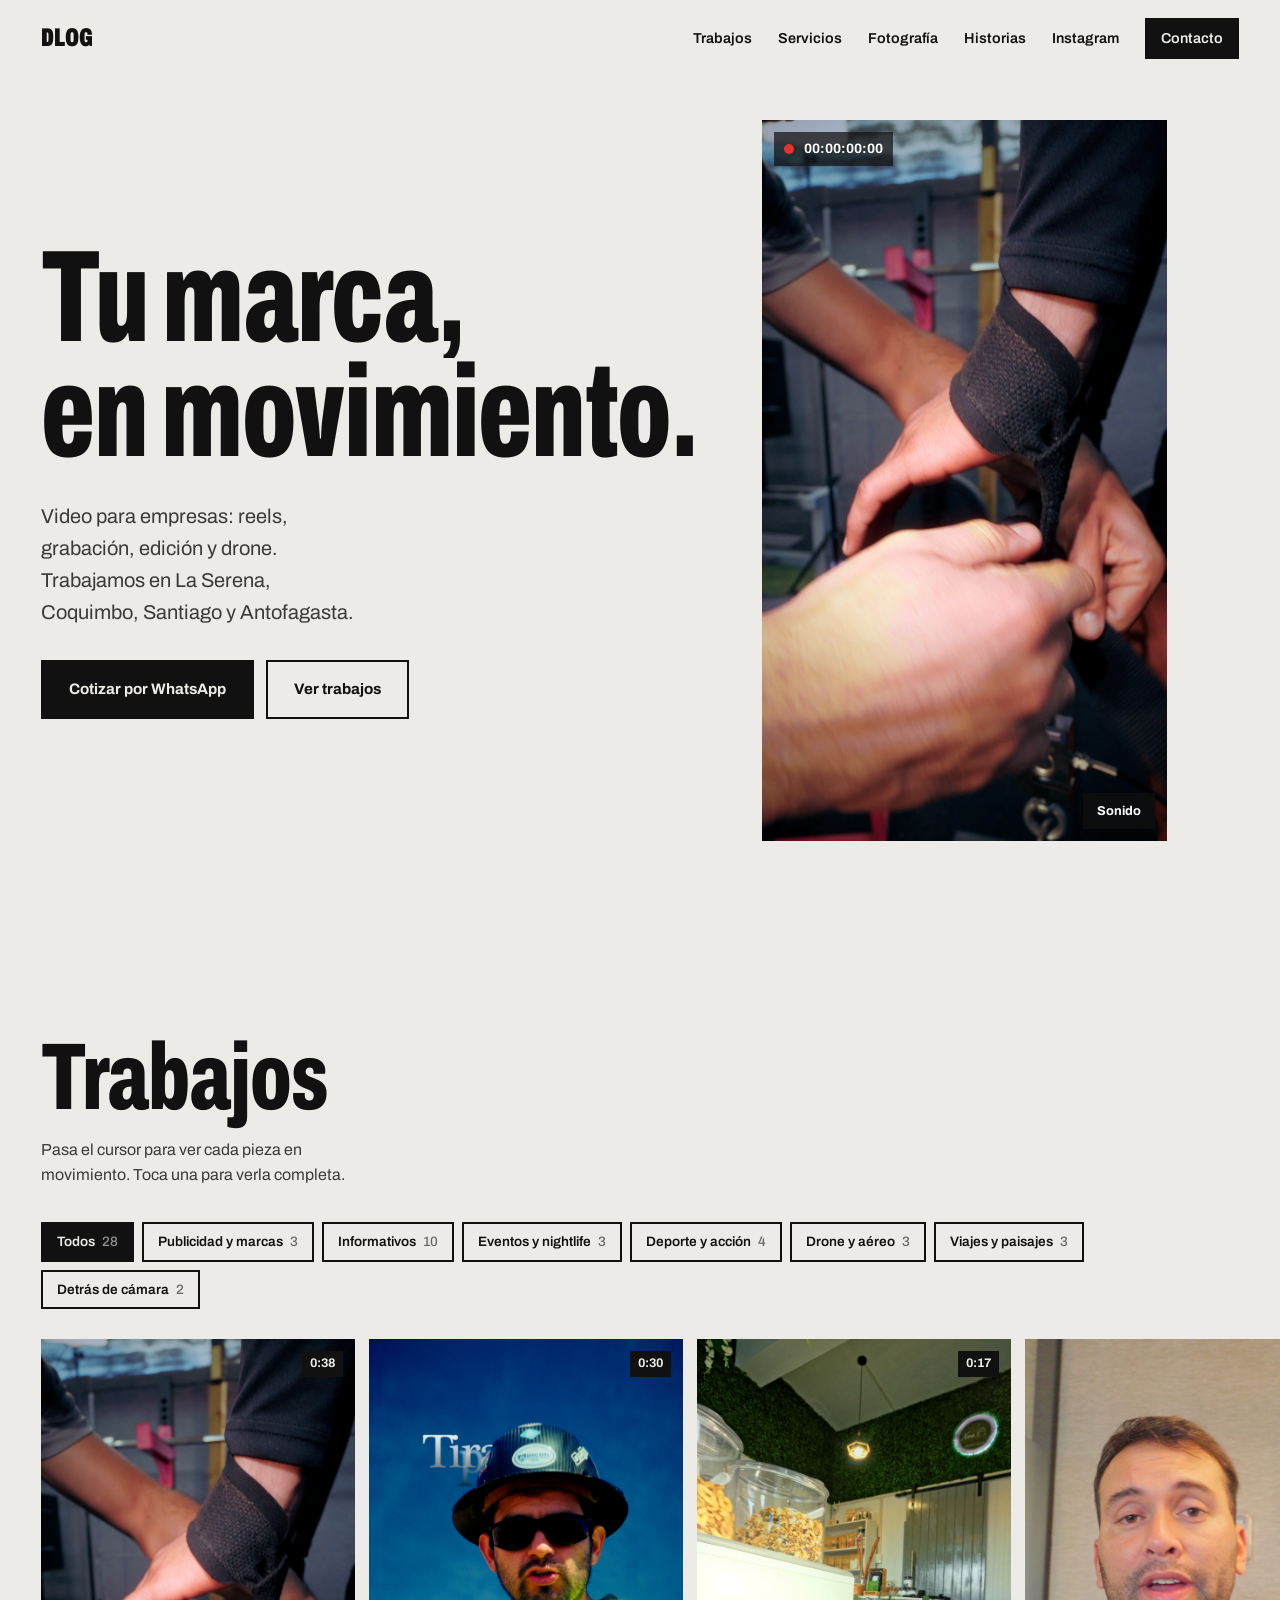
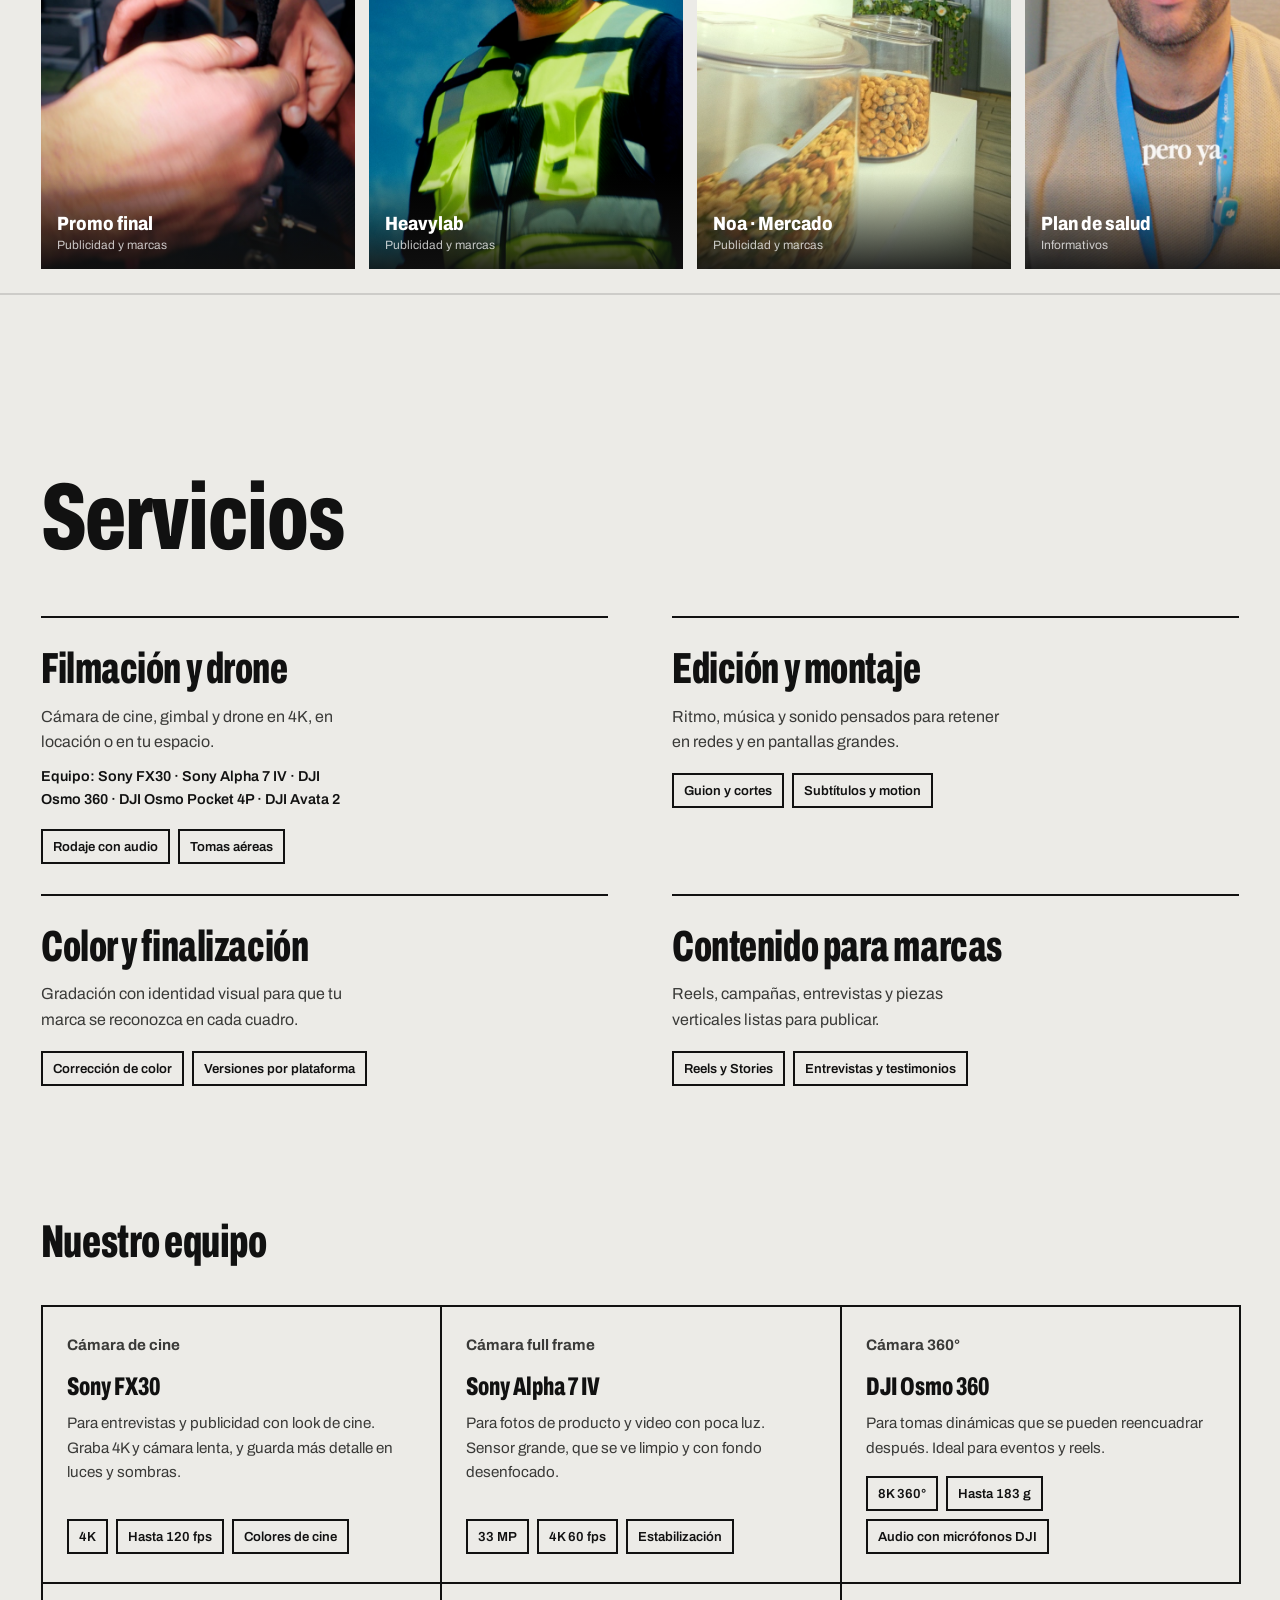
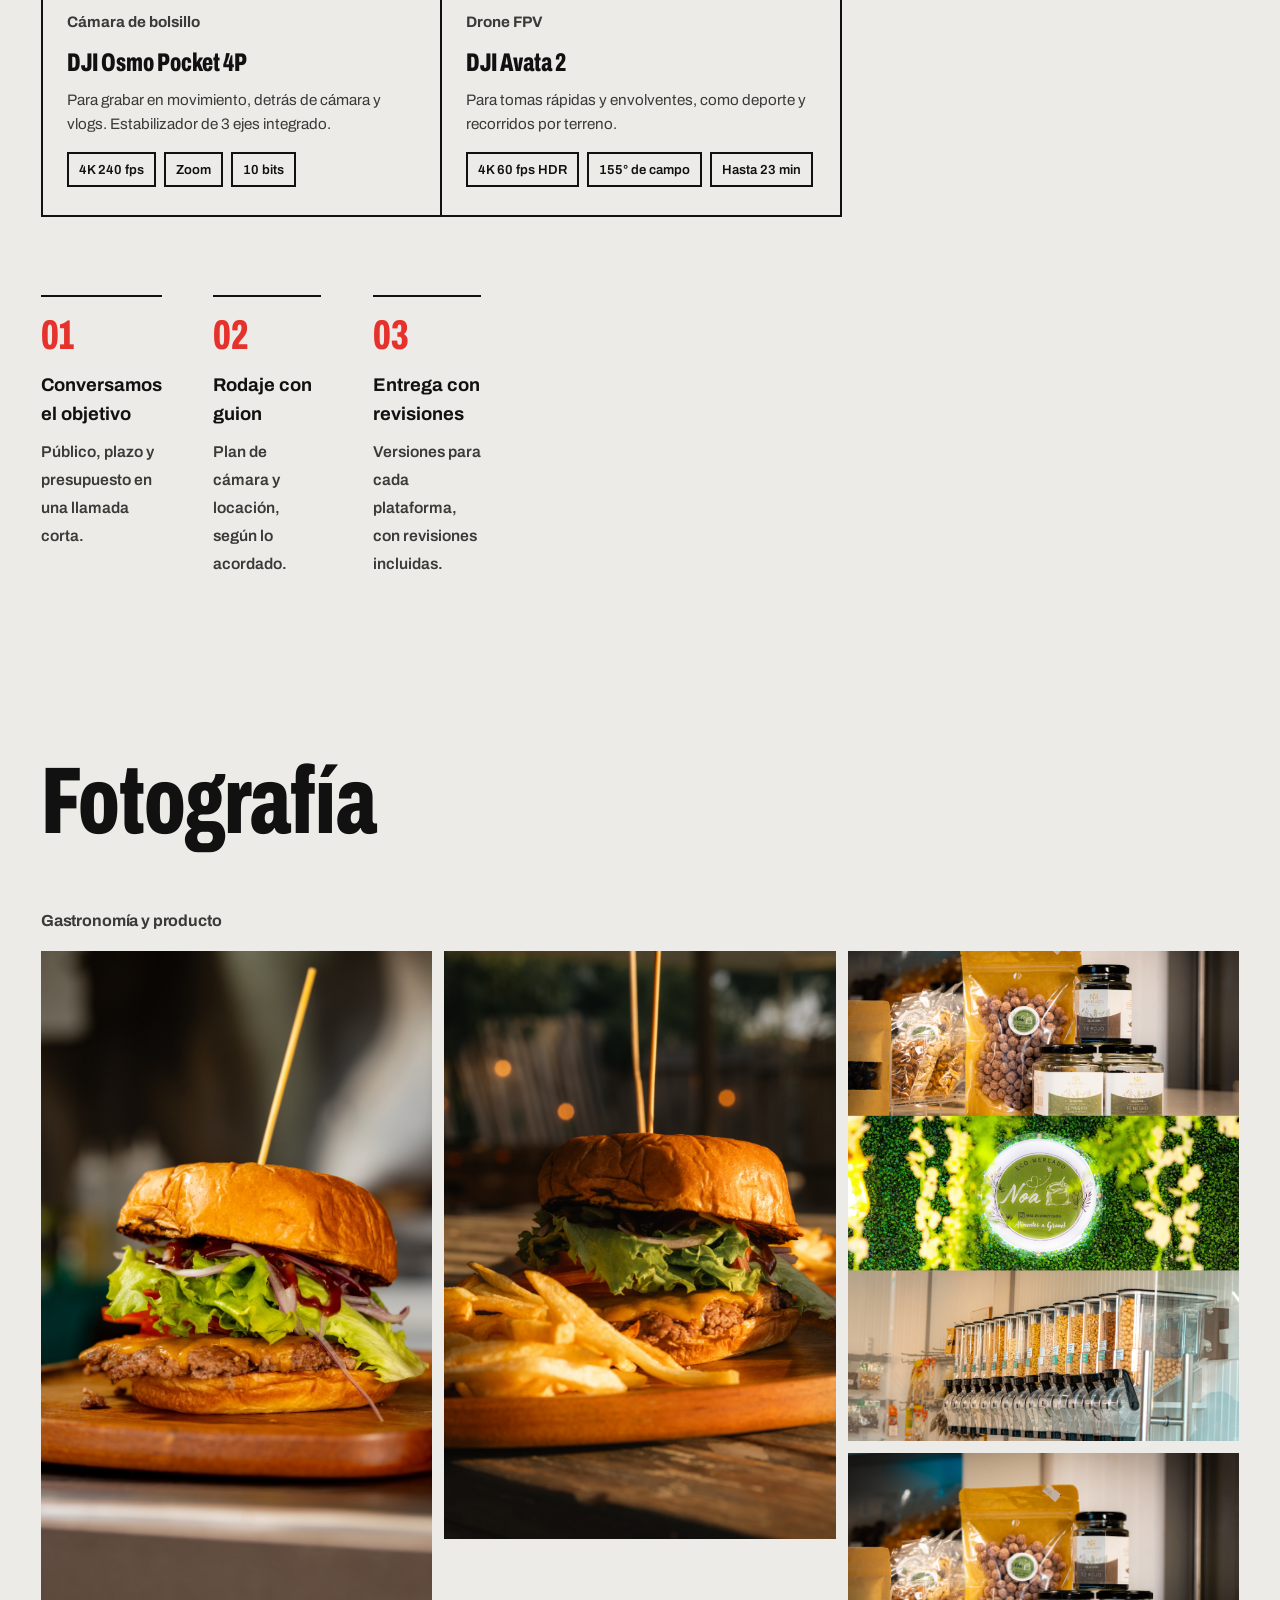
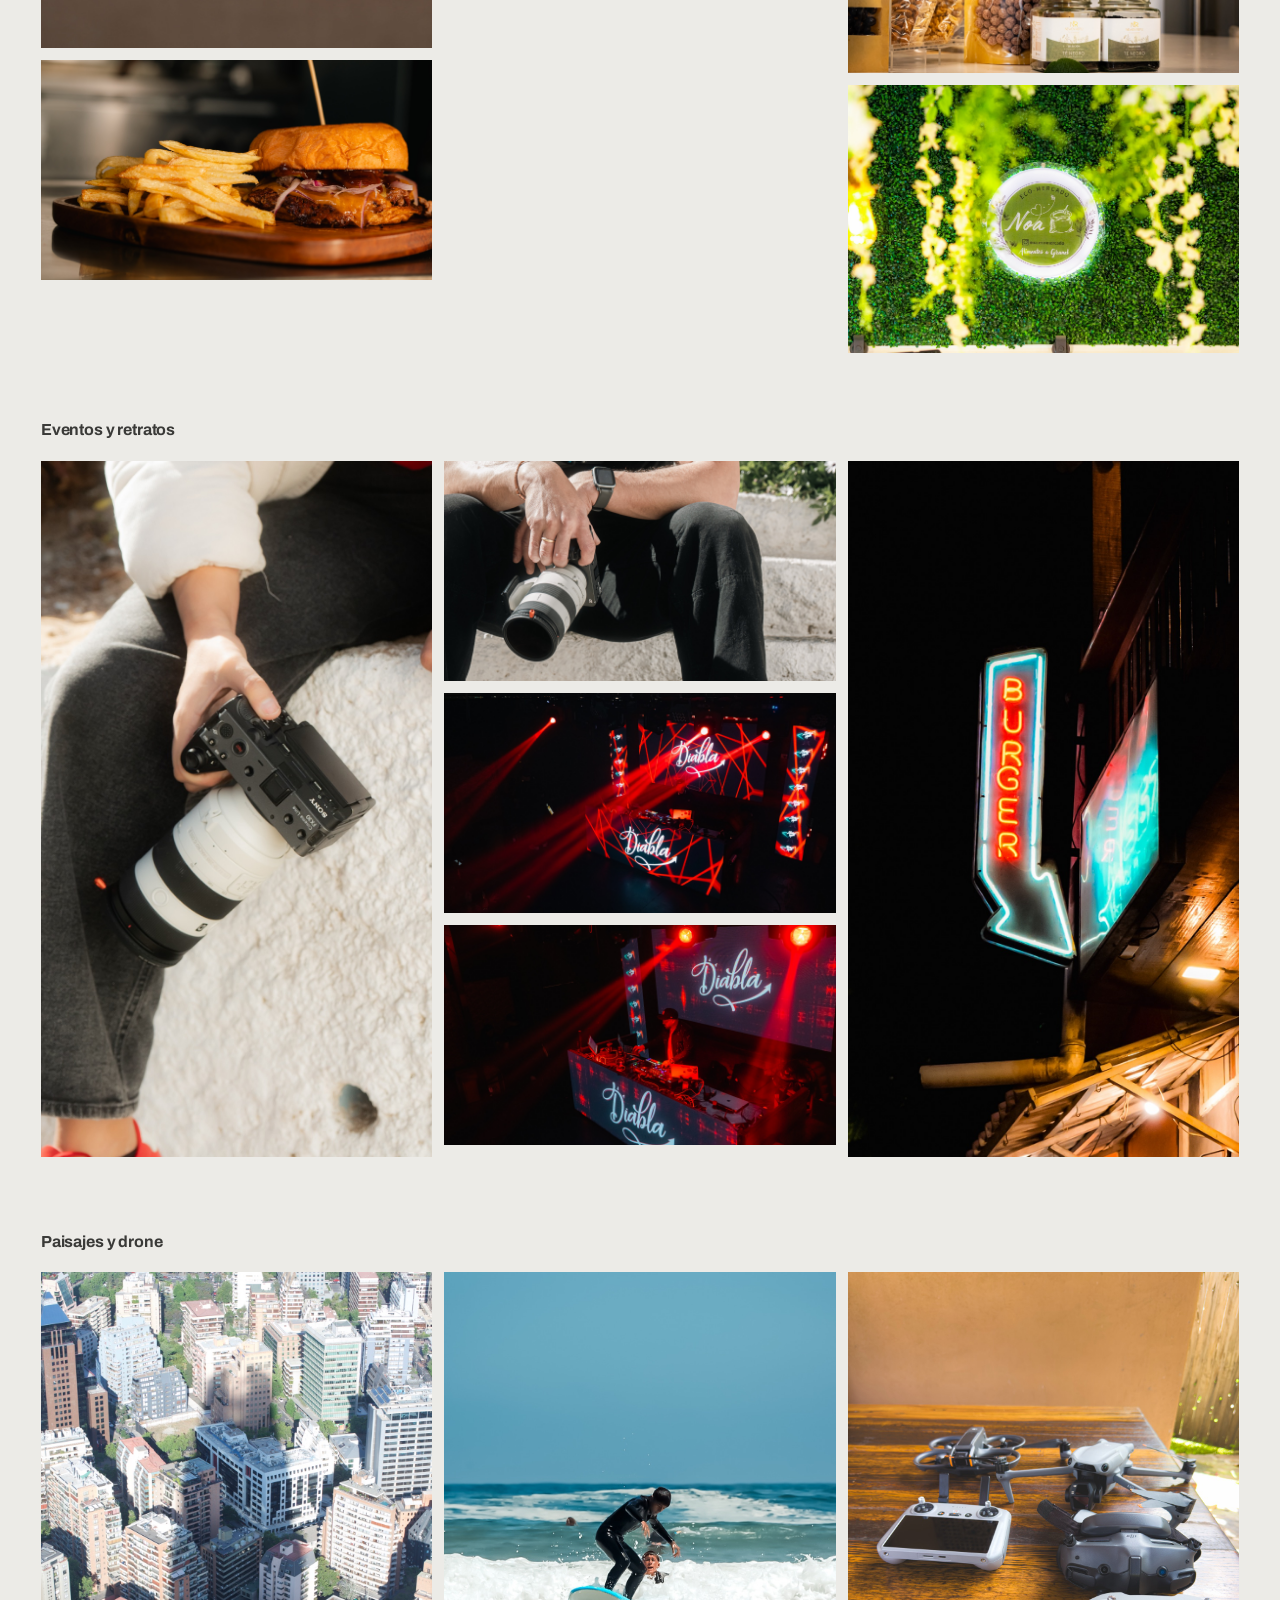
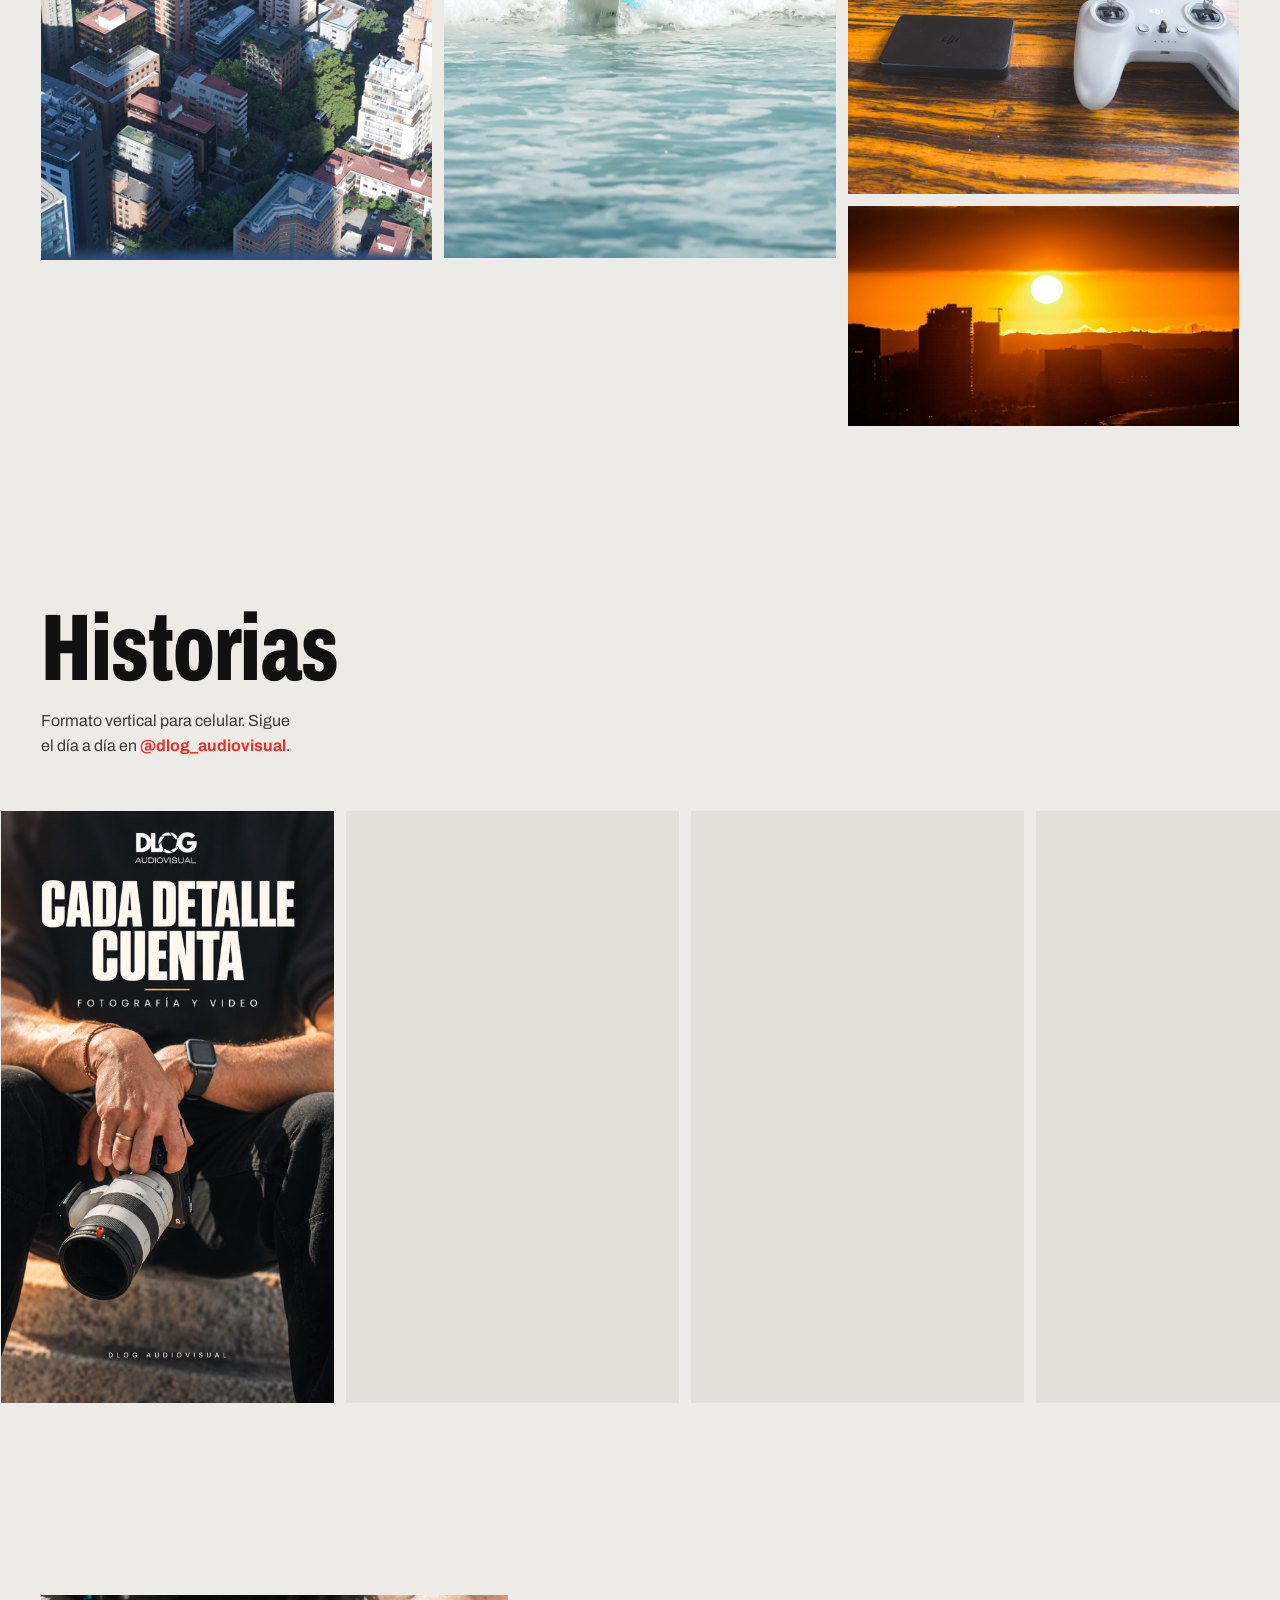
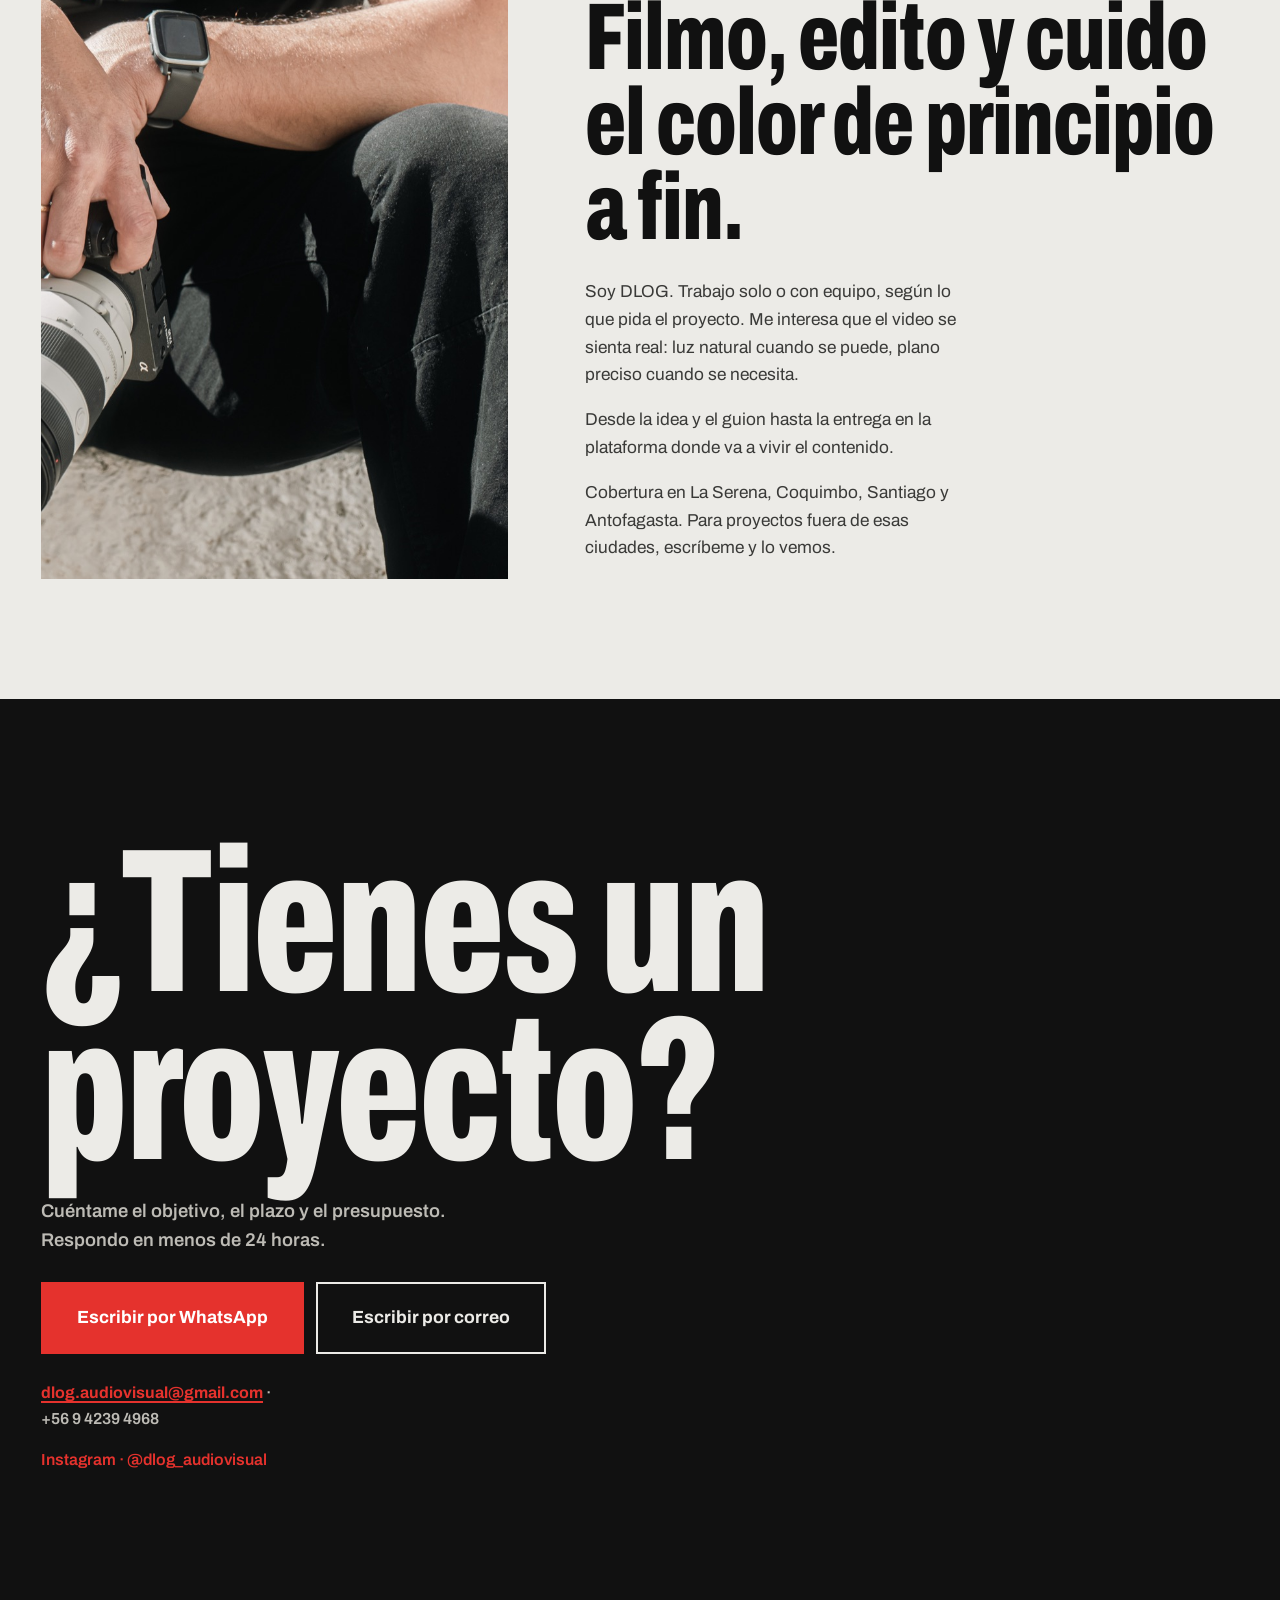
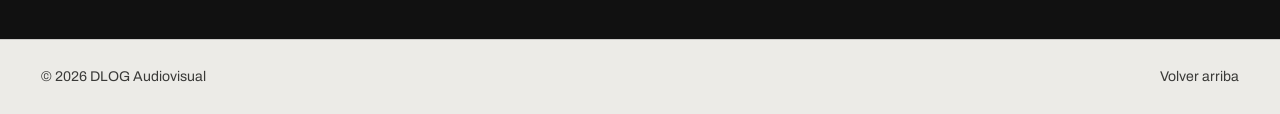
==== commit 20818603: "Quita la historia 'Ideas en camino' de la sección Historias Co-Authored-By: Claude Haiku 5.5 <norepl" ====
--- a/index.html
+++ b/index.html
@@ -286,7 +286,7 @@
   <section id="historias" class="stories">
     <h2>Historias</h2>
     <p class="muted">Formato vertical para celular. Sigue el día a día en <a href="https://www.instagram.com/dlog_audiovisual/" target="_blank" rel="noopener">@dlog_audiovisual</a>.</p>
-    <div class="story-row"><button class="story" aria-label="Ver historia"><img src="media/historias/01_detalle.jpg" alt="" loading="lazy" decoding="async"></button><button class="story" aria-label="Ver historia"><img src="media/historias/02_camara.jpg" alt="" loading="lazy" decoding="async"></button><button class="story" aria-label="Ver historia"><img src="media/historias/03_retrato.jpg" alt="" loading="lazy" decoding="async"></button><button class="story" aria-label="Ver historia"><img src="media/historias/04_gastronomia.jpg" alt="" loading="lazy" decoding="async"></button><button class="story" aria-label="Ver historia"><img src="media/historias/05_equipo.jpg" alt="" loading="lazy" decoding="async"></button><button class="story" aria-label="Ver historia"><img src="media/historias/06_rodaje.jpg" alt="" loading="lazy" decoding="async"></button><button class="story" aria-label="Ver historia"><img src="media/historias/07_deporte.jpg" alt="" loading="lazy" decoding="async"></button><button class="story" aria-label="Ver historia"><img src="media/historias/08_creador.jpg" alt="" loading="lazy" decoding="async"></button><button class="story" aria-label="Ver historia"><img src="media/historias/09_cafe.jpg" alt="" loading="lazy" decoding="async"></button><button class="story" aria-label="Ver historia"><img src="media/historias/10_drone.jpg" alt="" loading="lazy" decoding="async"></button><button class="story" aria-label="Ver historia"><img src="media/historias/11_costa.jpg" alt="" loading="lazy" decoding="async"></button><button class="story" aria-label="Ver historia"><img src="media/historias/12_accion.jpg" alt="" loading="lazy" decoding="async"></button><button class="story" aria-label="Ver historia"><img src="media/historias/13_espacios.jpg" alt="" loading="lazy" decoding="async"></button><button class="story" aria-label="Ver historia"><img src="media/historias/14_creacion.jpg" alt="" loading="lazy" decoding="async"></button></div>
+    <div class="story-row"><button class="story" aria-label="Ver historia"><img src="media/historias/01_detalle.jpg" alt="" loading="lazy" decoding="async"></button><button class="story" aria-label="Ver historia"><img src="media/historias/02_camara.jpg" alt="" loading="lazy" decoding="async"></button><button class="story" aria-label="Ver historia"><img src="media/historias/03_retrato.jpg" alt="" loading="lazy" decoding="async"></button><button class="story" aria-label="Ver historia"><img src="media/historias/04_gastronomia.jpg" alt="" loading="lazy" decoding="async"></button><button class="story" aria-label="Ver historia"><img src="media/historias/05_equipo.jpg" alt="" loading="lazy" decoding="async"></button><button class="story" aria-label="Ver historia"><img src="media/historias/06_rodaje.jpg" alt="" loading="lazy" decoding="async"></button><button class="story" aria-label="Ver historia"><img src="media/historias/07_deporte.jpg" alt="" loading="lazy" decoding="async"></button><button class="story" aria-label="Ver historia"><img src="media/historias/08_creador.jpg" alt="" loading="lazy" decoding="async"></button><button class="story" aria-label="Ver historia"><img src="media/historias/10_drone.jpg" alt="" loading="lazy" decoding="async"></button><button class="story" aria-label="Ver historia"><img src="media/historias/11_costa.jpg" alt="" loading="lazy" decoding="async"></button><button class="story" aria-label="Ver historia"><img src="media/historias/12_accion.jpg" alt="" loading="lazy" decoding="async"></button><button class="story" aria-label="Ver historia"><img src="media/historias/13_espacios.jpg" alt="" loading="lazy" decoding="async"></button><button class="story" aria-label="Ver historia"><img src="media/historias/14_creacion.jpg" alt="" loading="lazy" decoding="async"></button></div>
   </section>
 
   <section id="sobre" class="about">
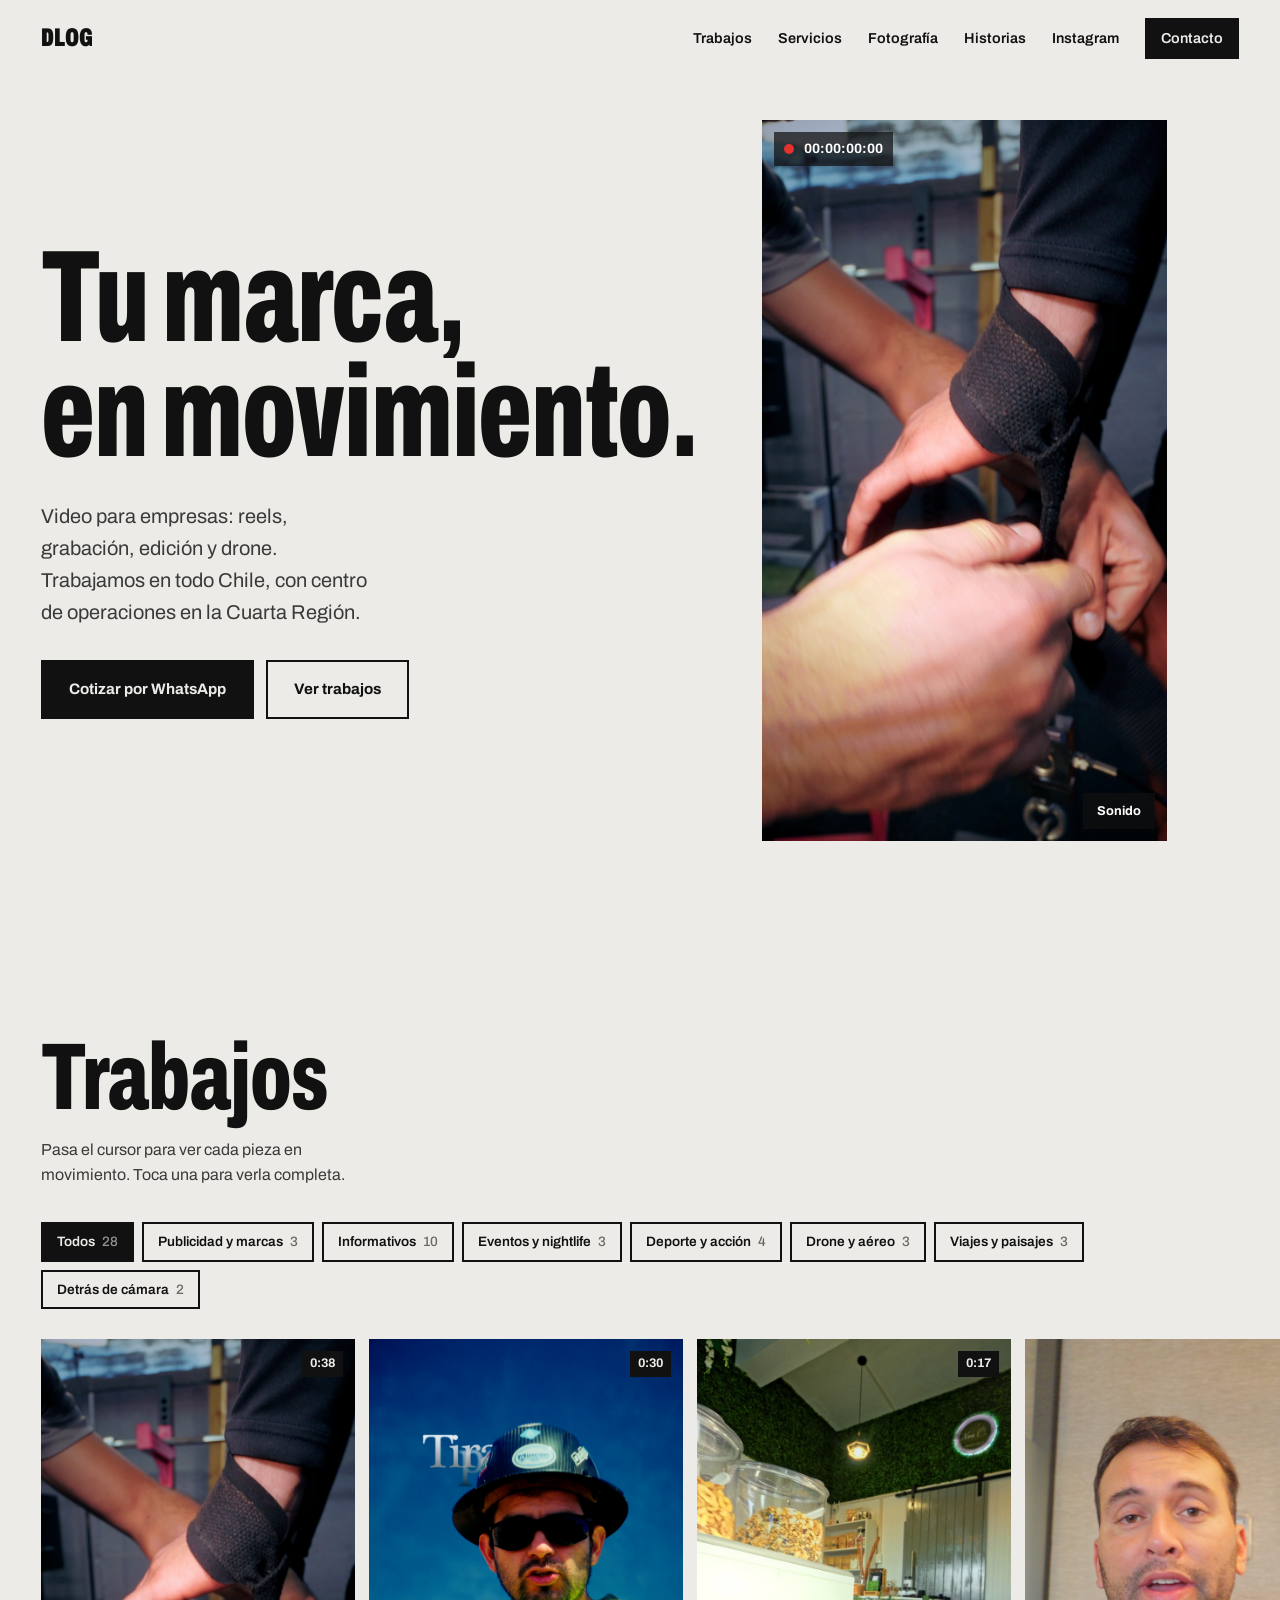
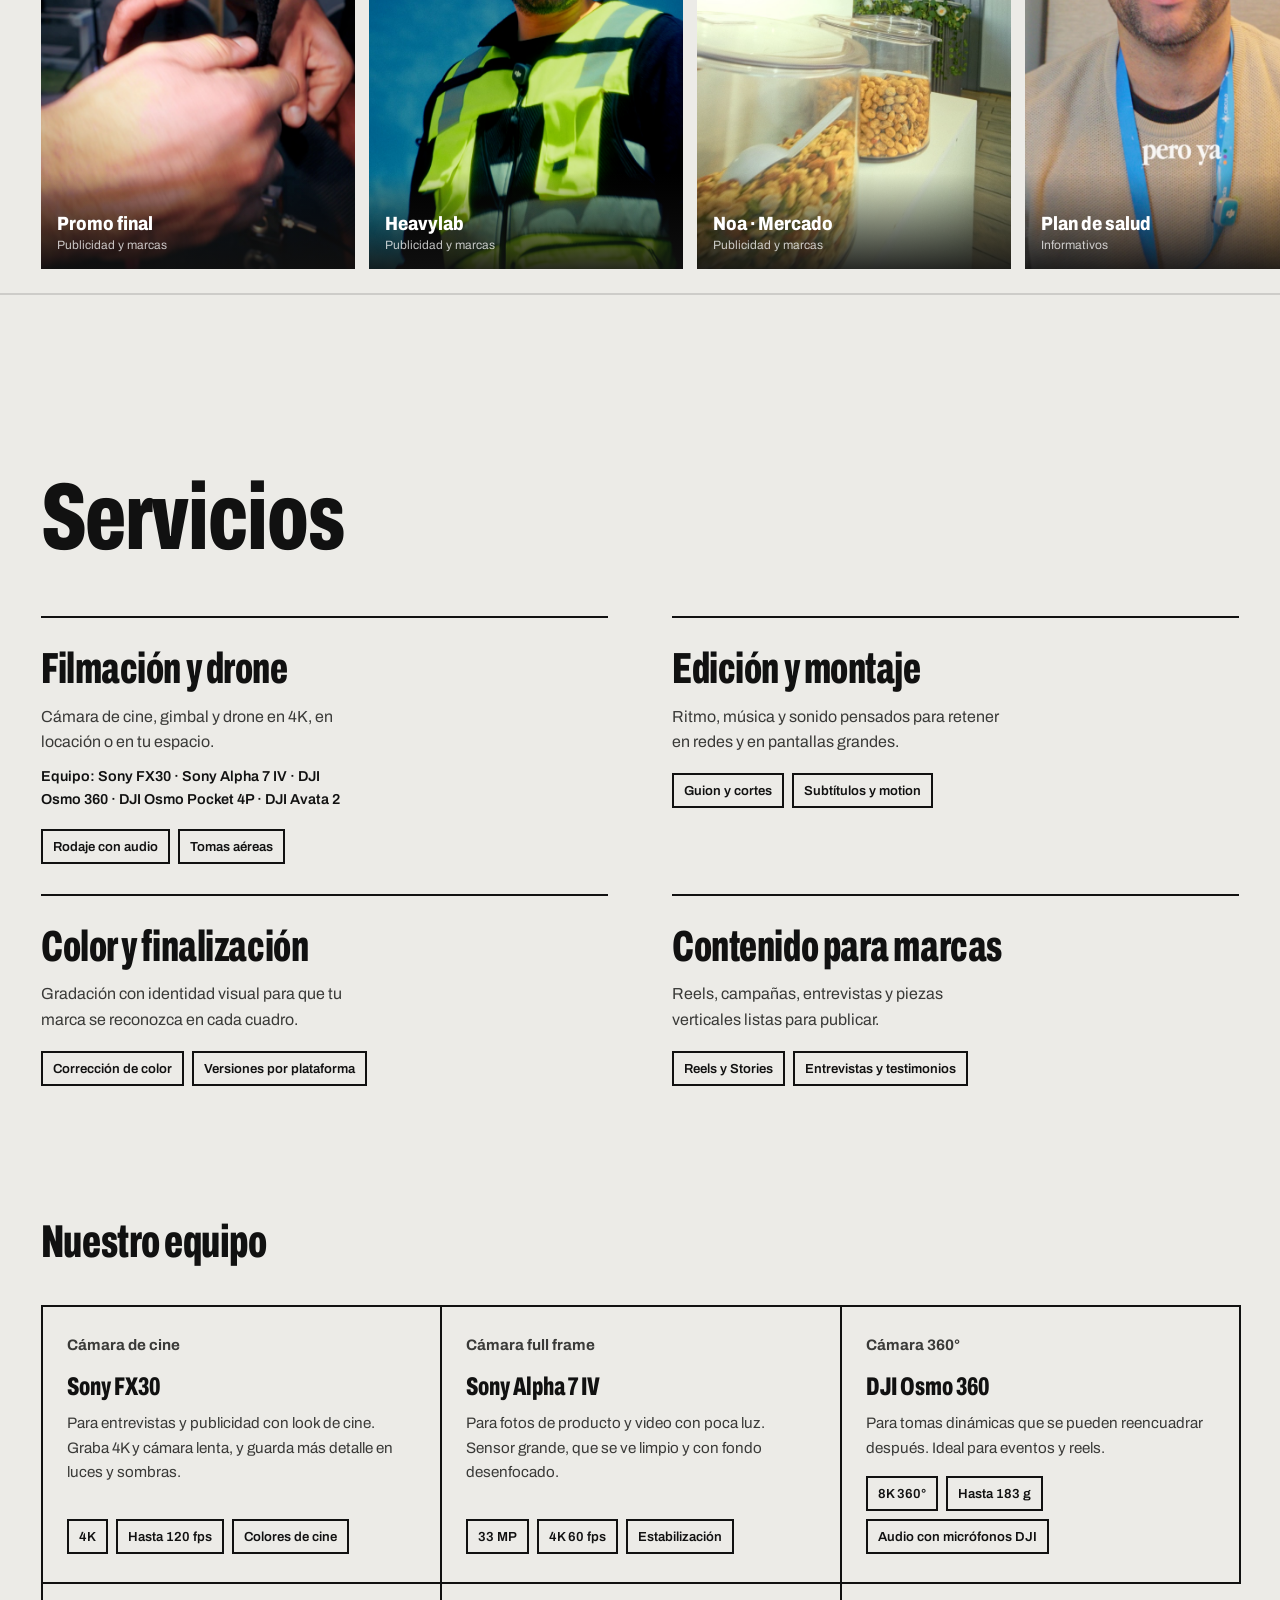
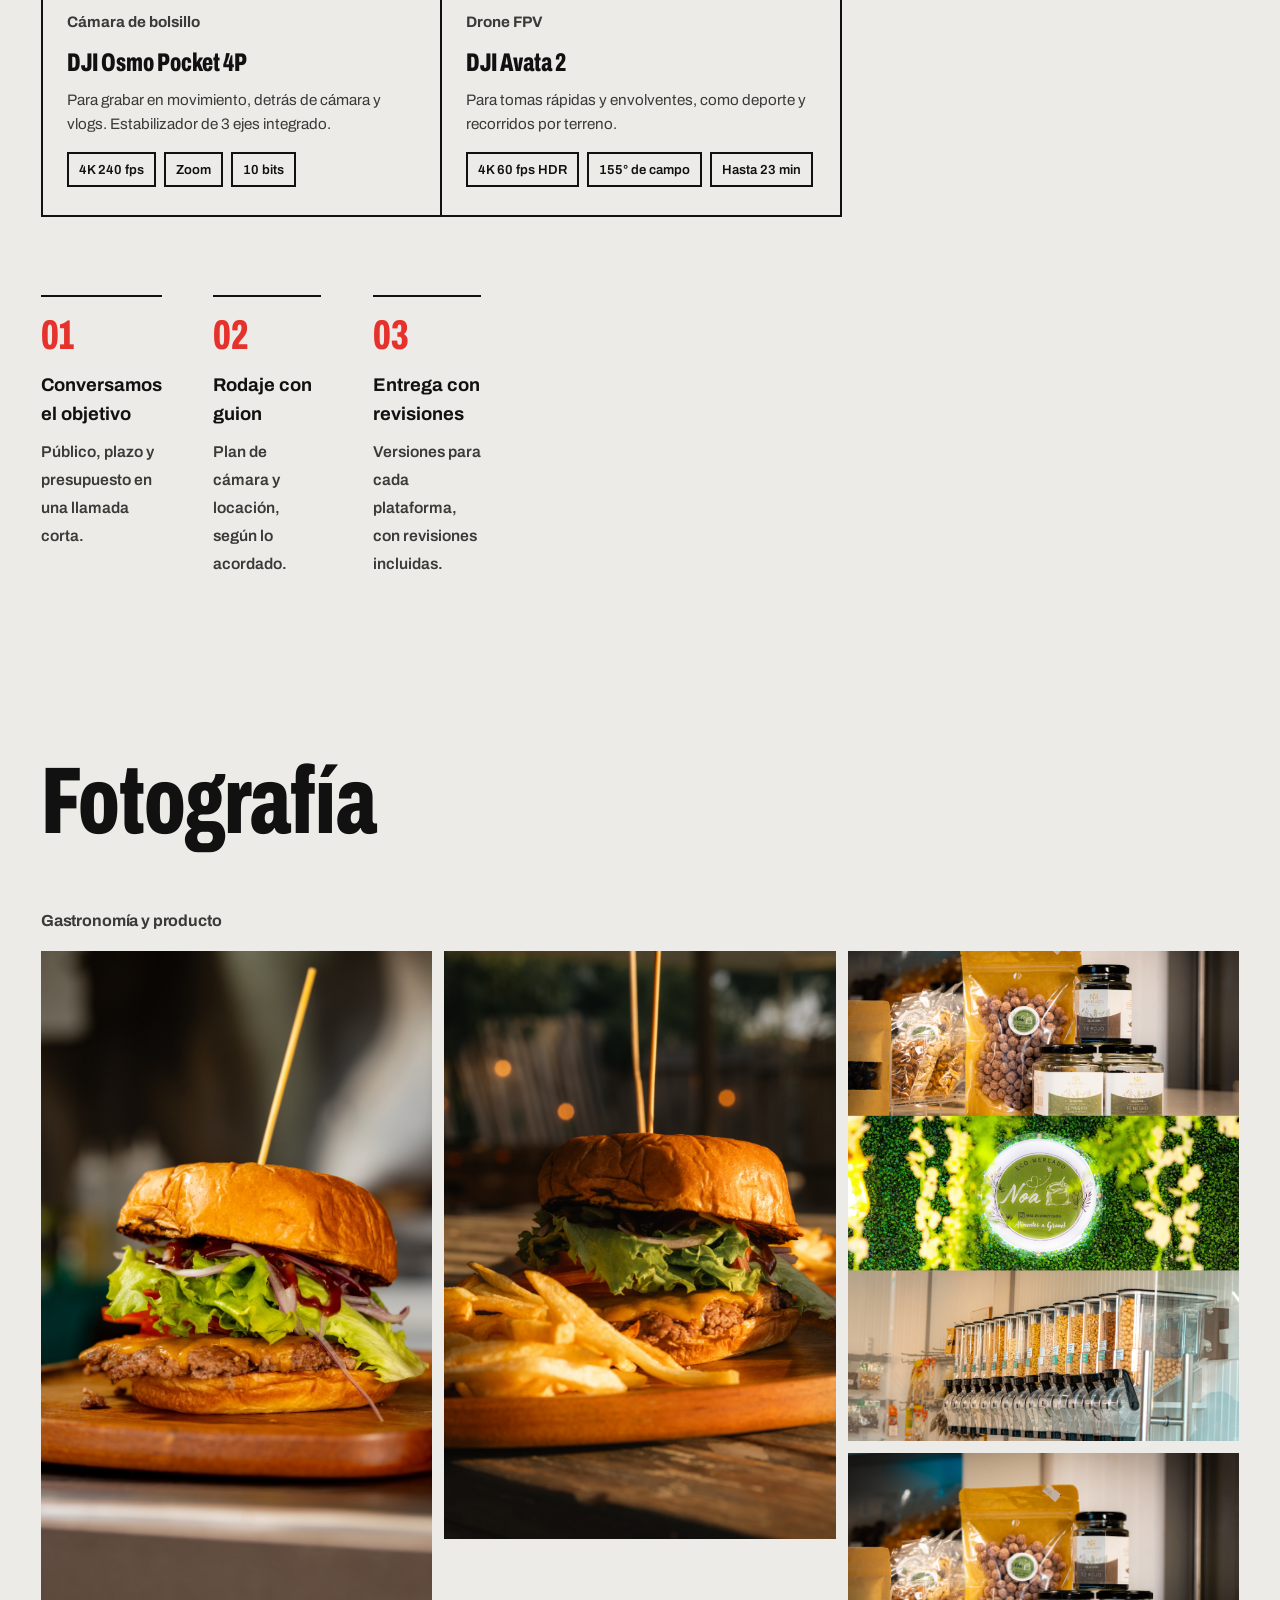
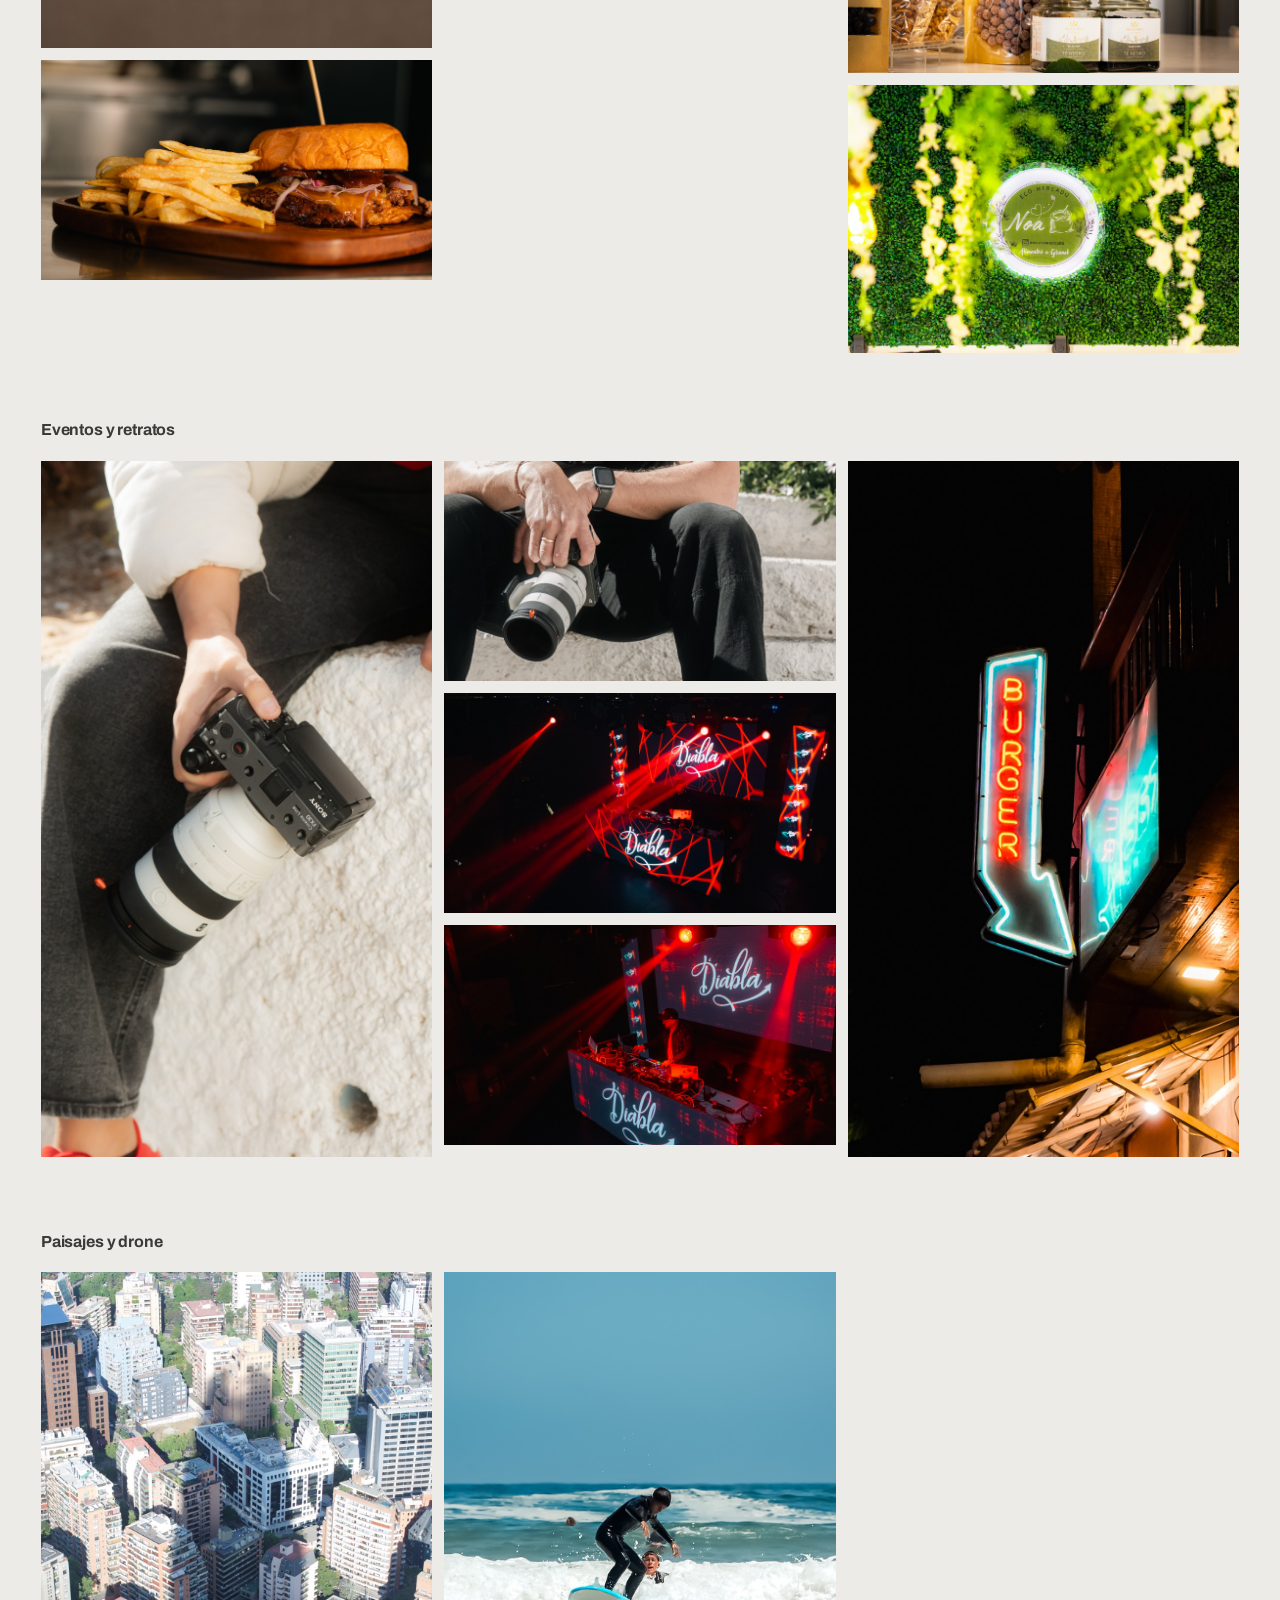
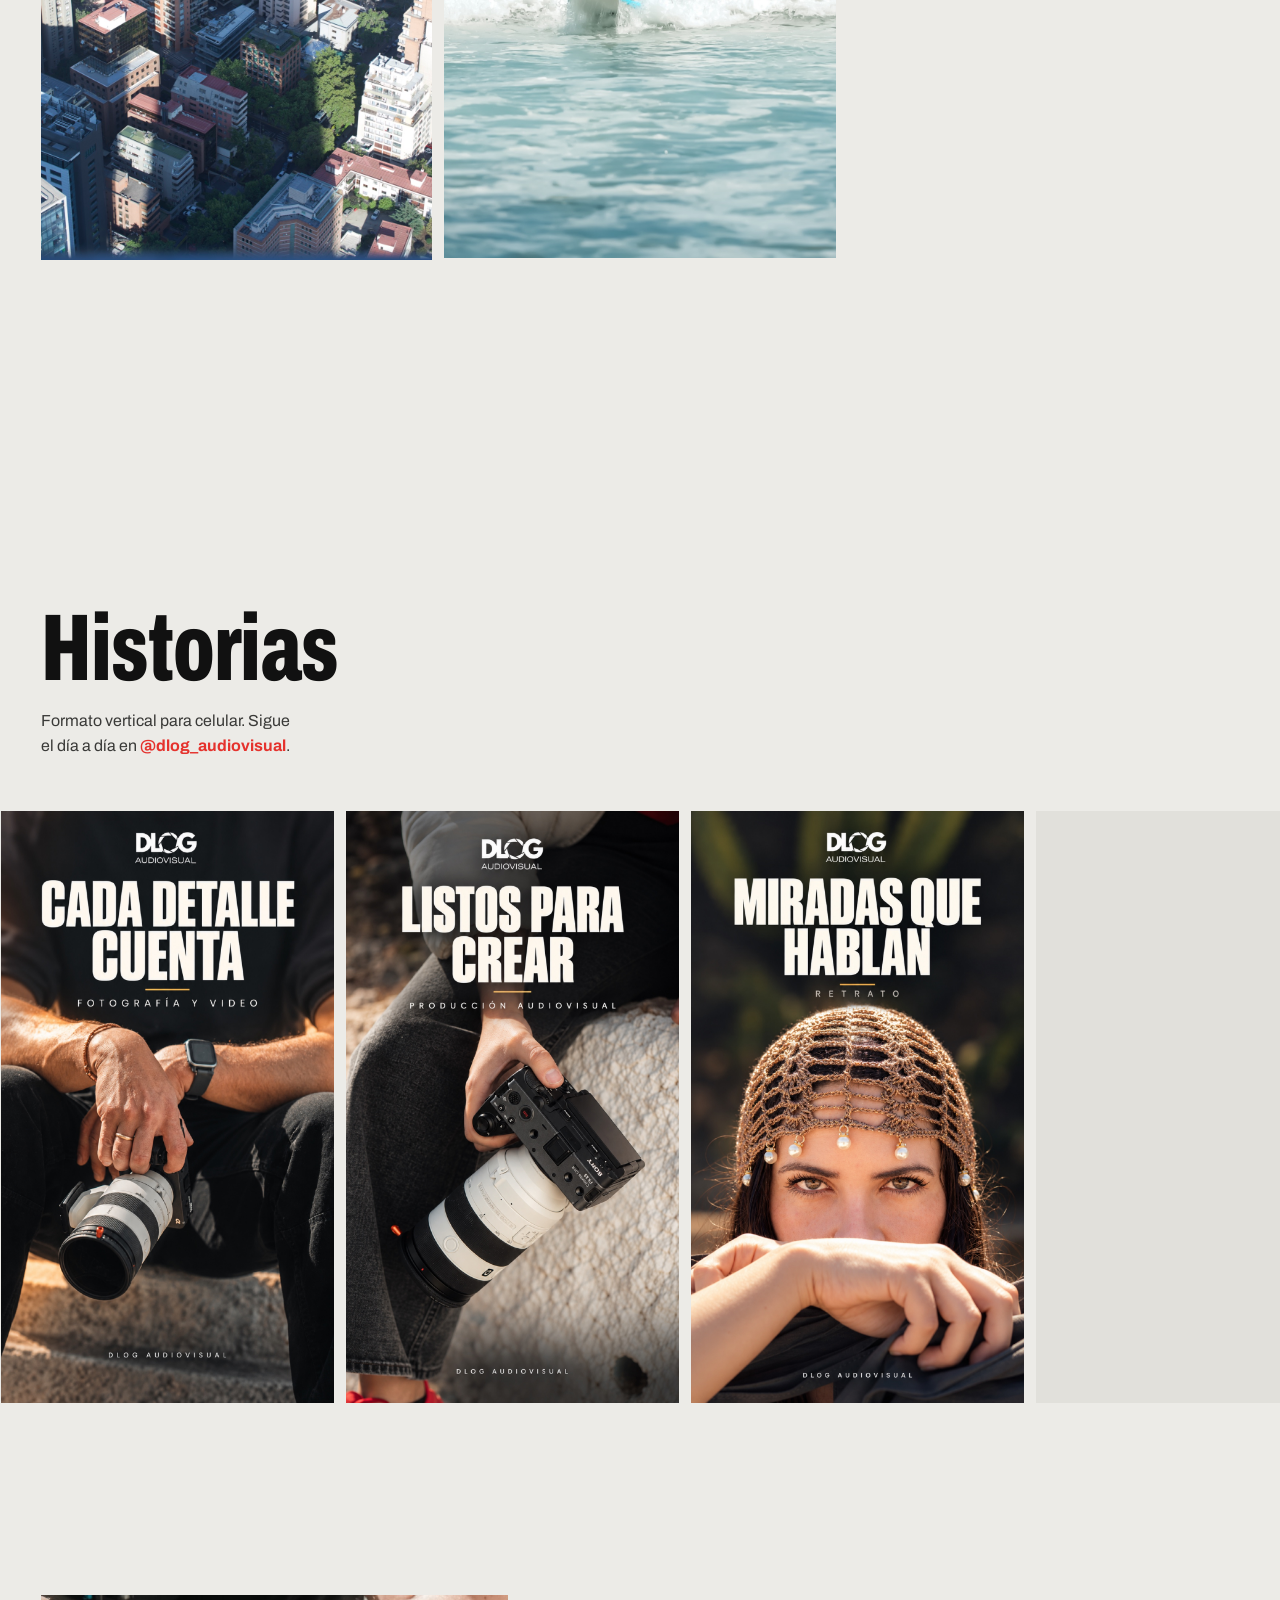
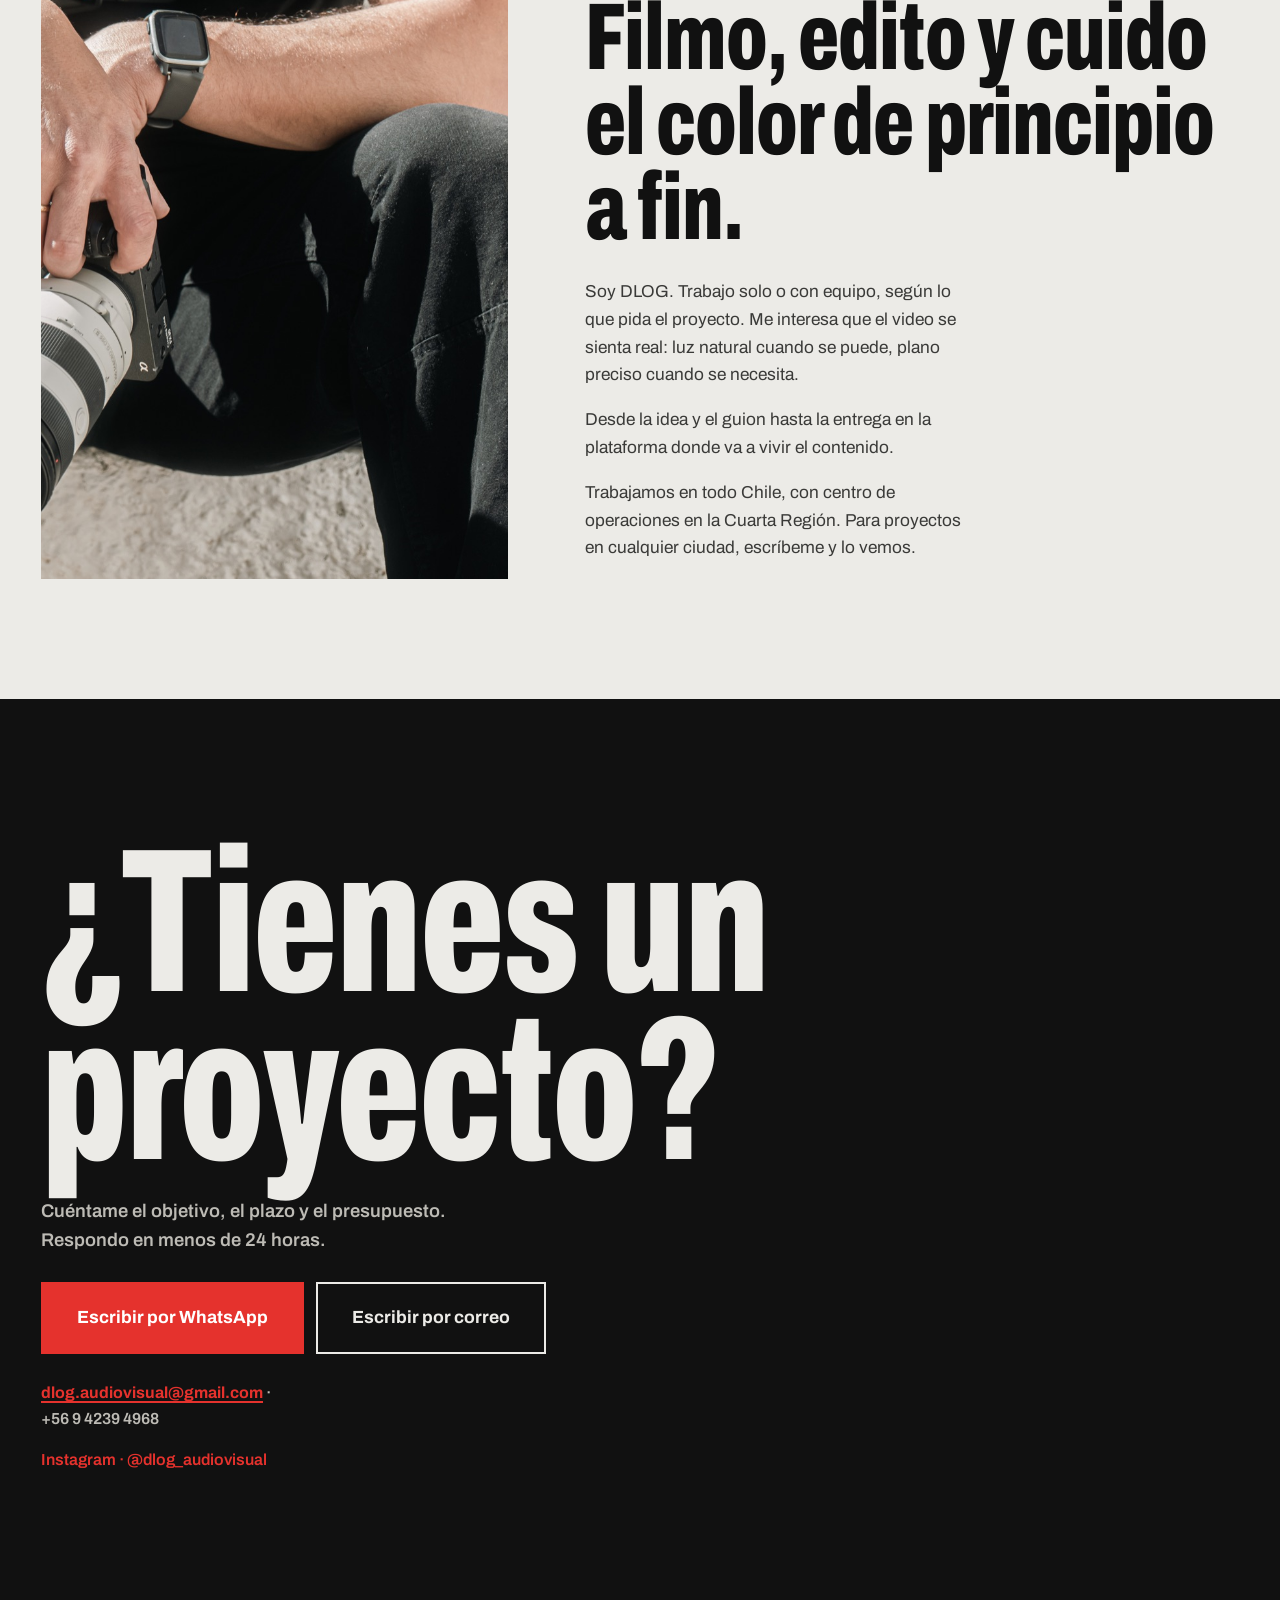
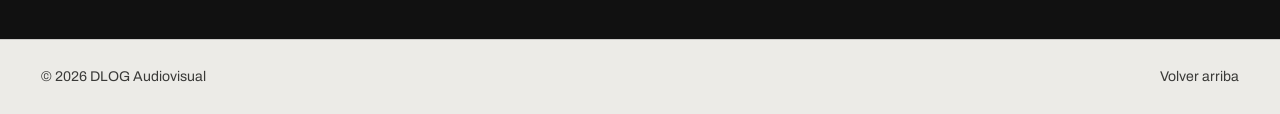
==== commit 26801e87: "Cobertura: todo Chile, centro de operaciones en la Cuarta Región Co-Authored-By: Claude Haiku 5.5 <n" ====
--- a/index.html
+++ b/index.html
@@ -32,7 +32,7 @@
         <span class="line"><span>Tu marca,</span></span>
         <span class="line"><span>en movimiento.</span></span>
       </h1>
-      <p class="lede">Video para empresas: reels, grabación, edición y drone. Trabajamos en La Serena, Coquimbo, Santiago y Antofagasta.</p>
+      <p class="lede">Video para empresas: reels, grabación, edición y drone. Trabajamos en todo Chile, con centro de operaciones en la Cuarta Región.</p>
       <div class="cta">
         <a class="btn" href="https://wa.me/56942394968" target="_blank" rel="noopener">Cotizar por WhatsApp</a>
         <a class="btn line" href="#trabajos">Ver trabajos</a>
@@ -295,7 +295,7 @@
       <h2>Filmo, edito y cuido el color de principio a fin.</h2>
       <p>Soy DLOG. Trabajo solo o con equipo, según lo que pida el proyecto. Me interesa que el video se sienta real: luz natural cuando se puede, plano preciso cuando se necesita.</p>
       <p>Desde la idea y el guion hasta la entrega en la plataforma donde va a vivir el contenido.</p>
-      <p>Cobertura en La Serena, Coquimbo, Santiago y Antofagasta. Para proyectos fuera de esas ciudades, escríbeme y lo vemos.</p>
+      <p>Trabajamos en todo Chile, con centro de operaciones en la Cuarta Región. Para proyectos en cualquier ciudad, escríbeme y lo vemos.</p>
     </div>
   </section>
 
